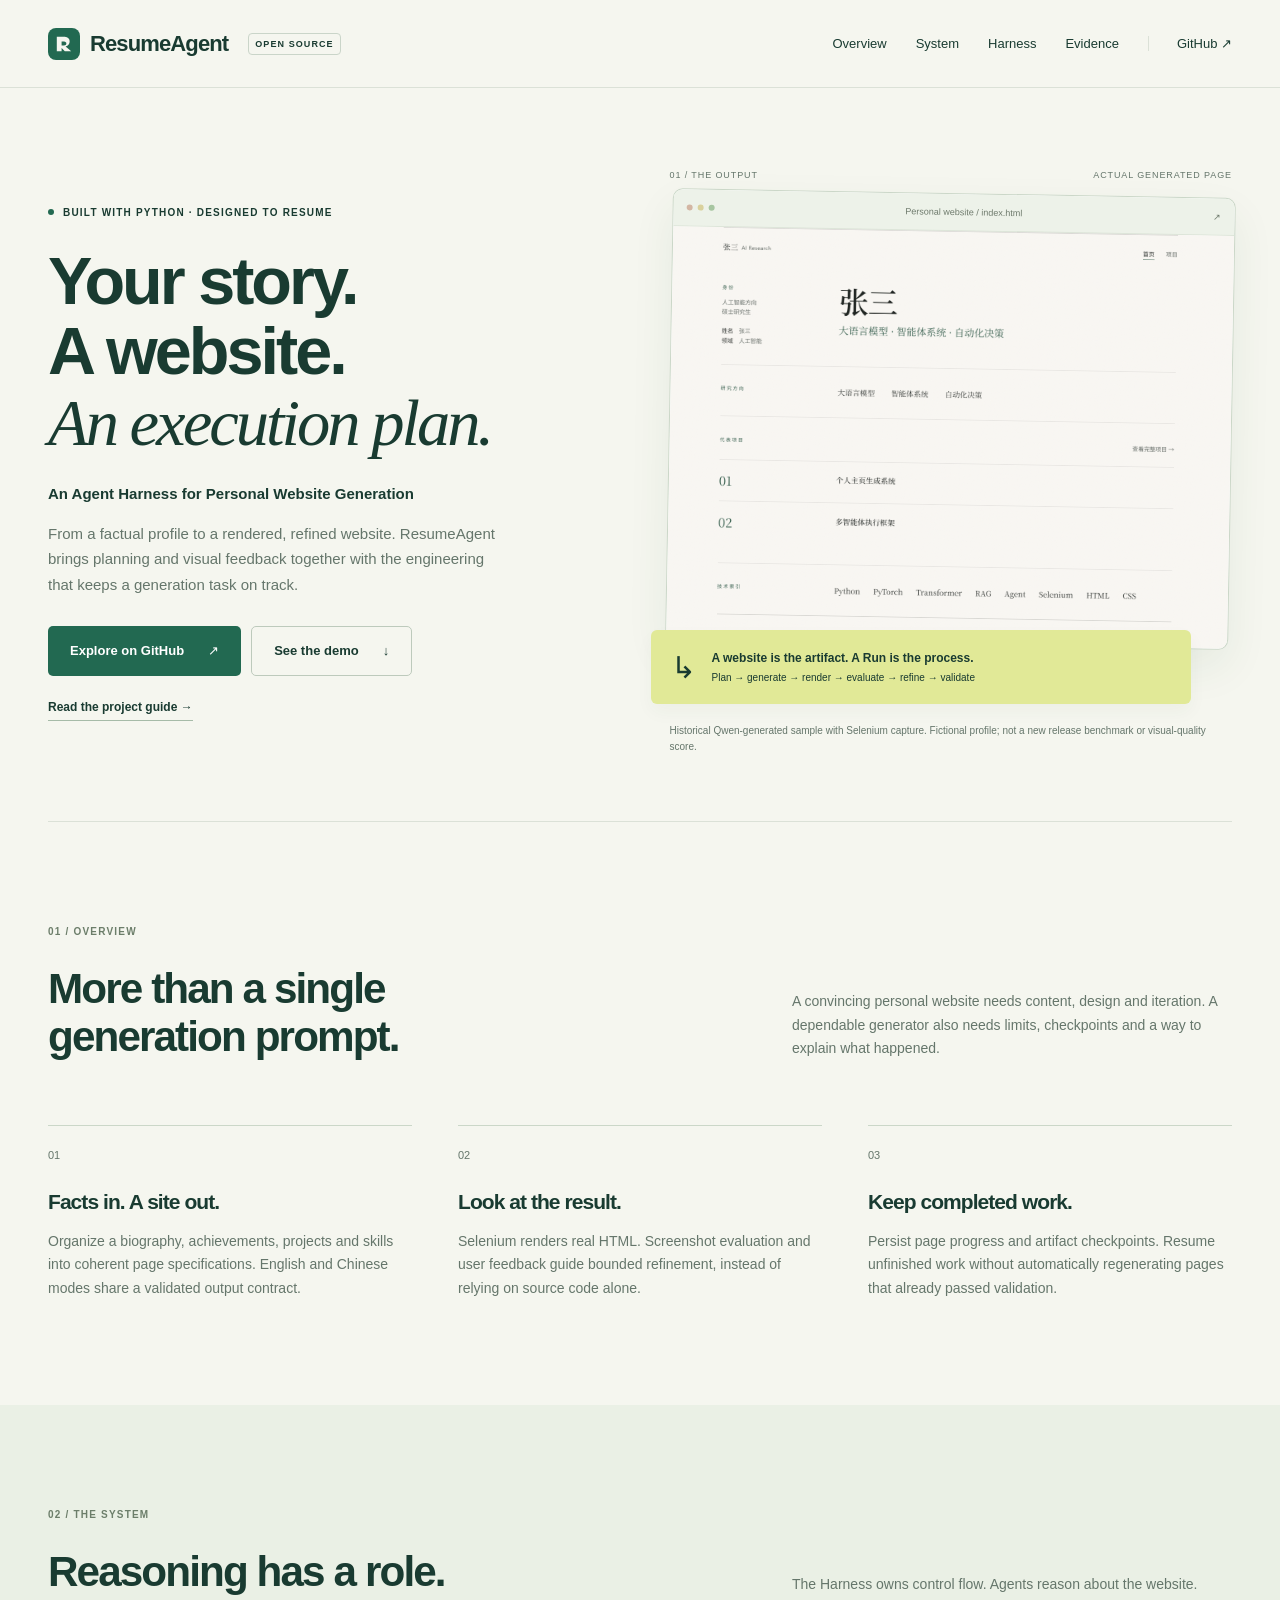
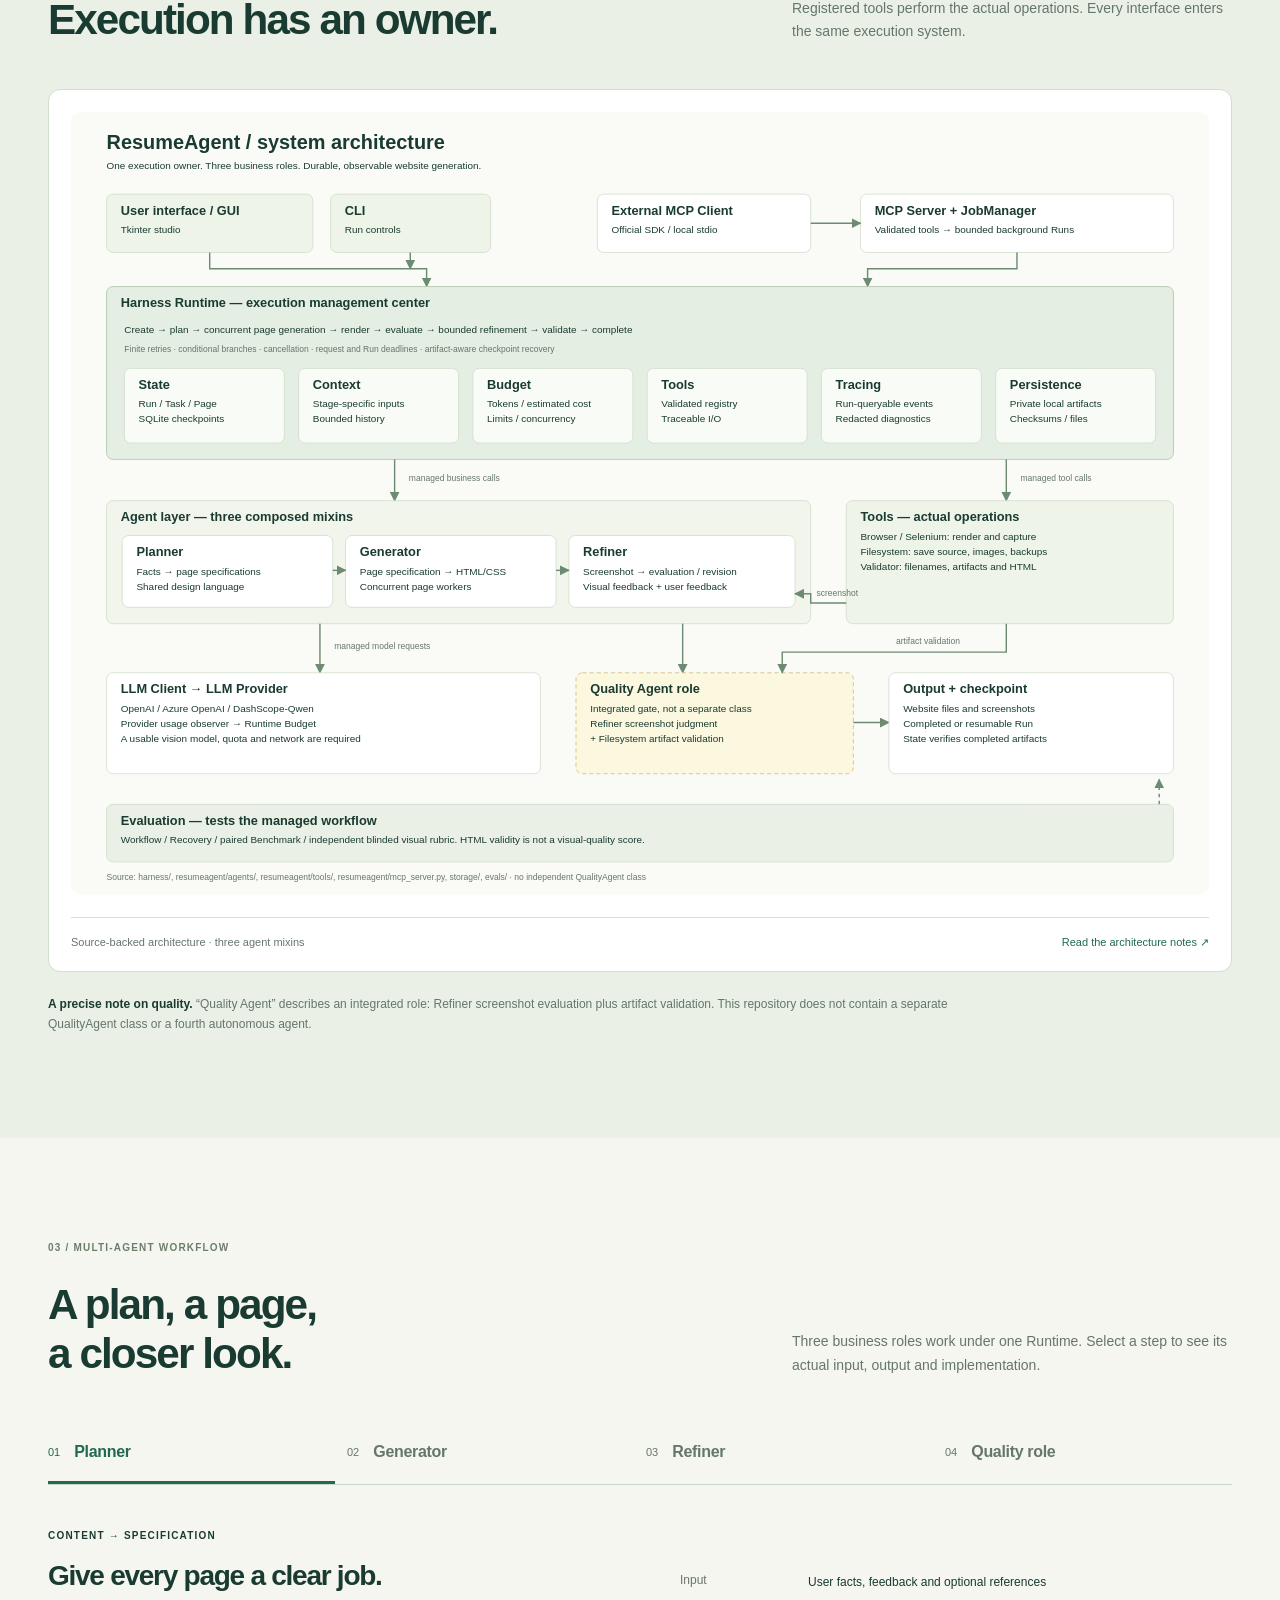
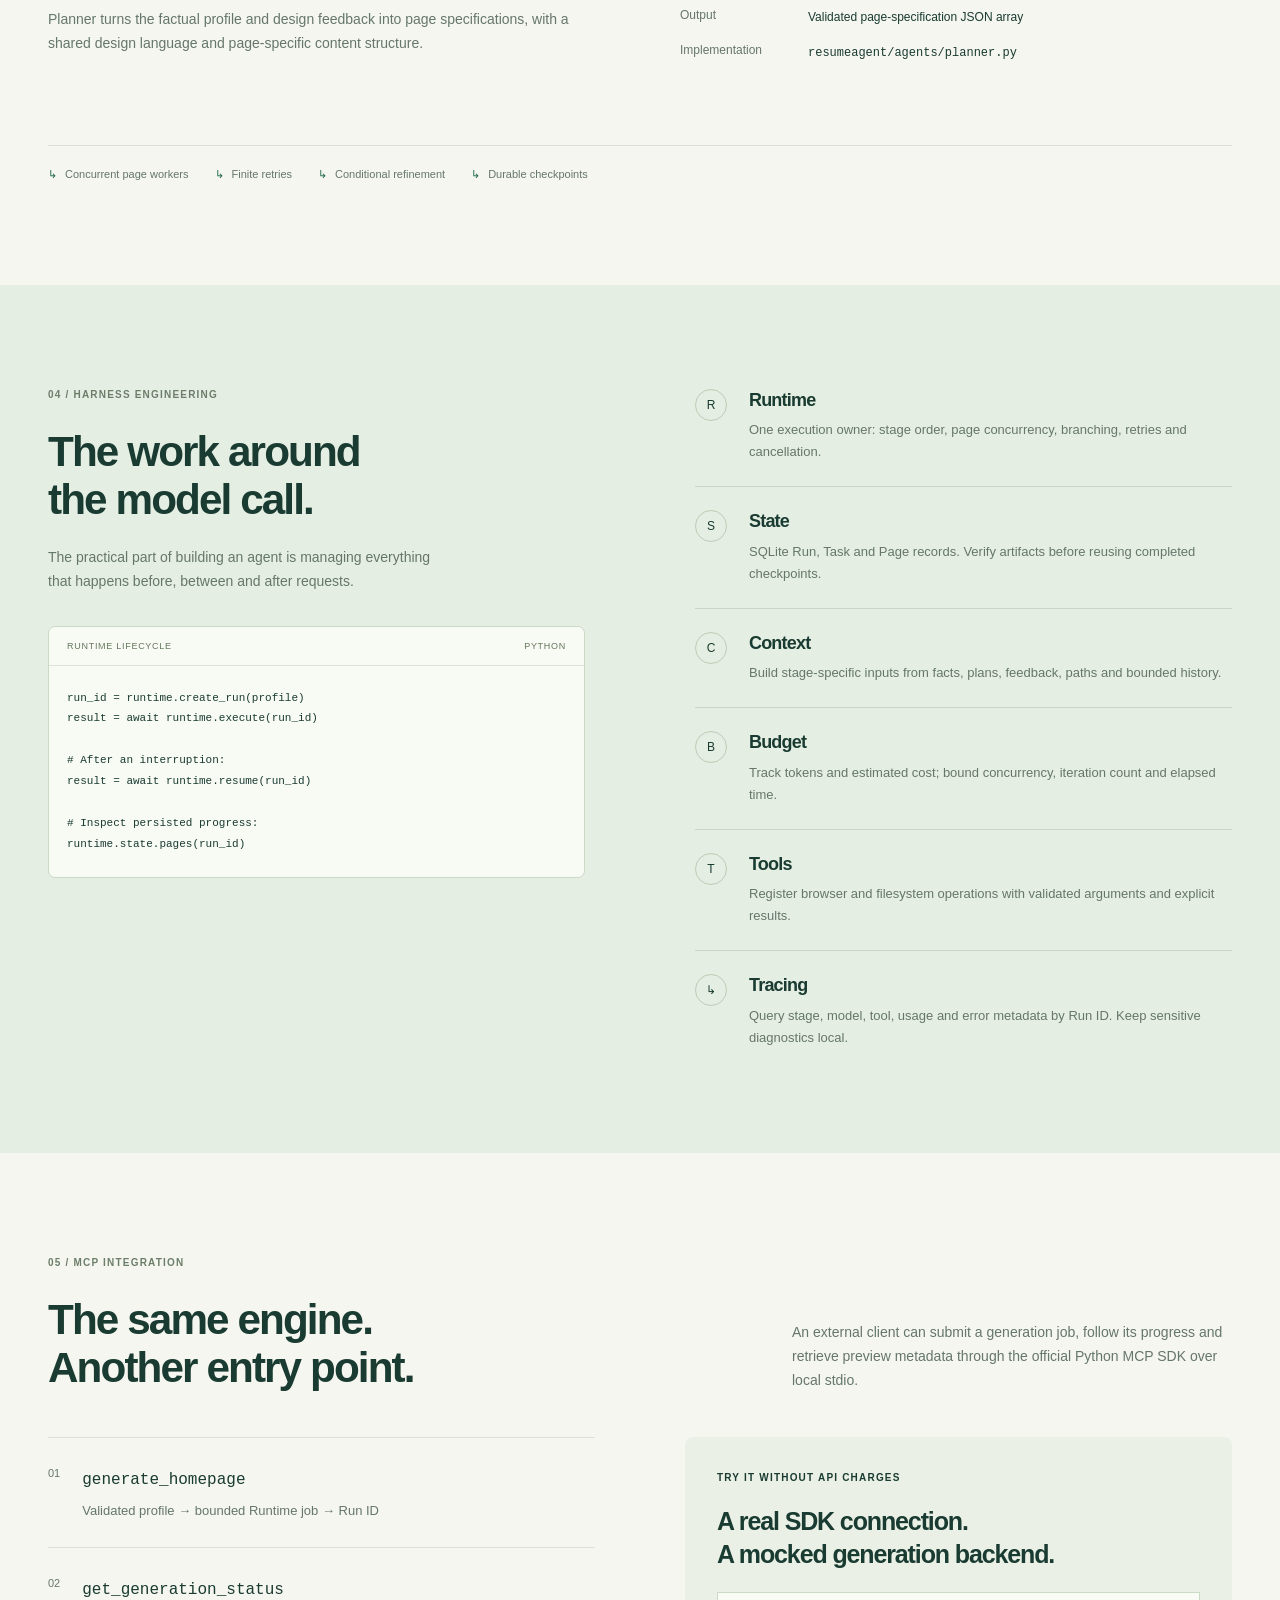
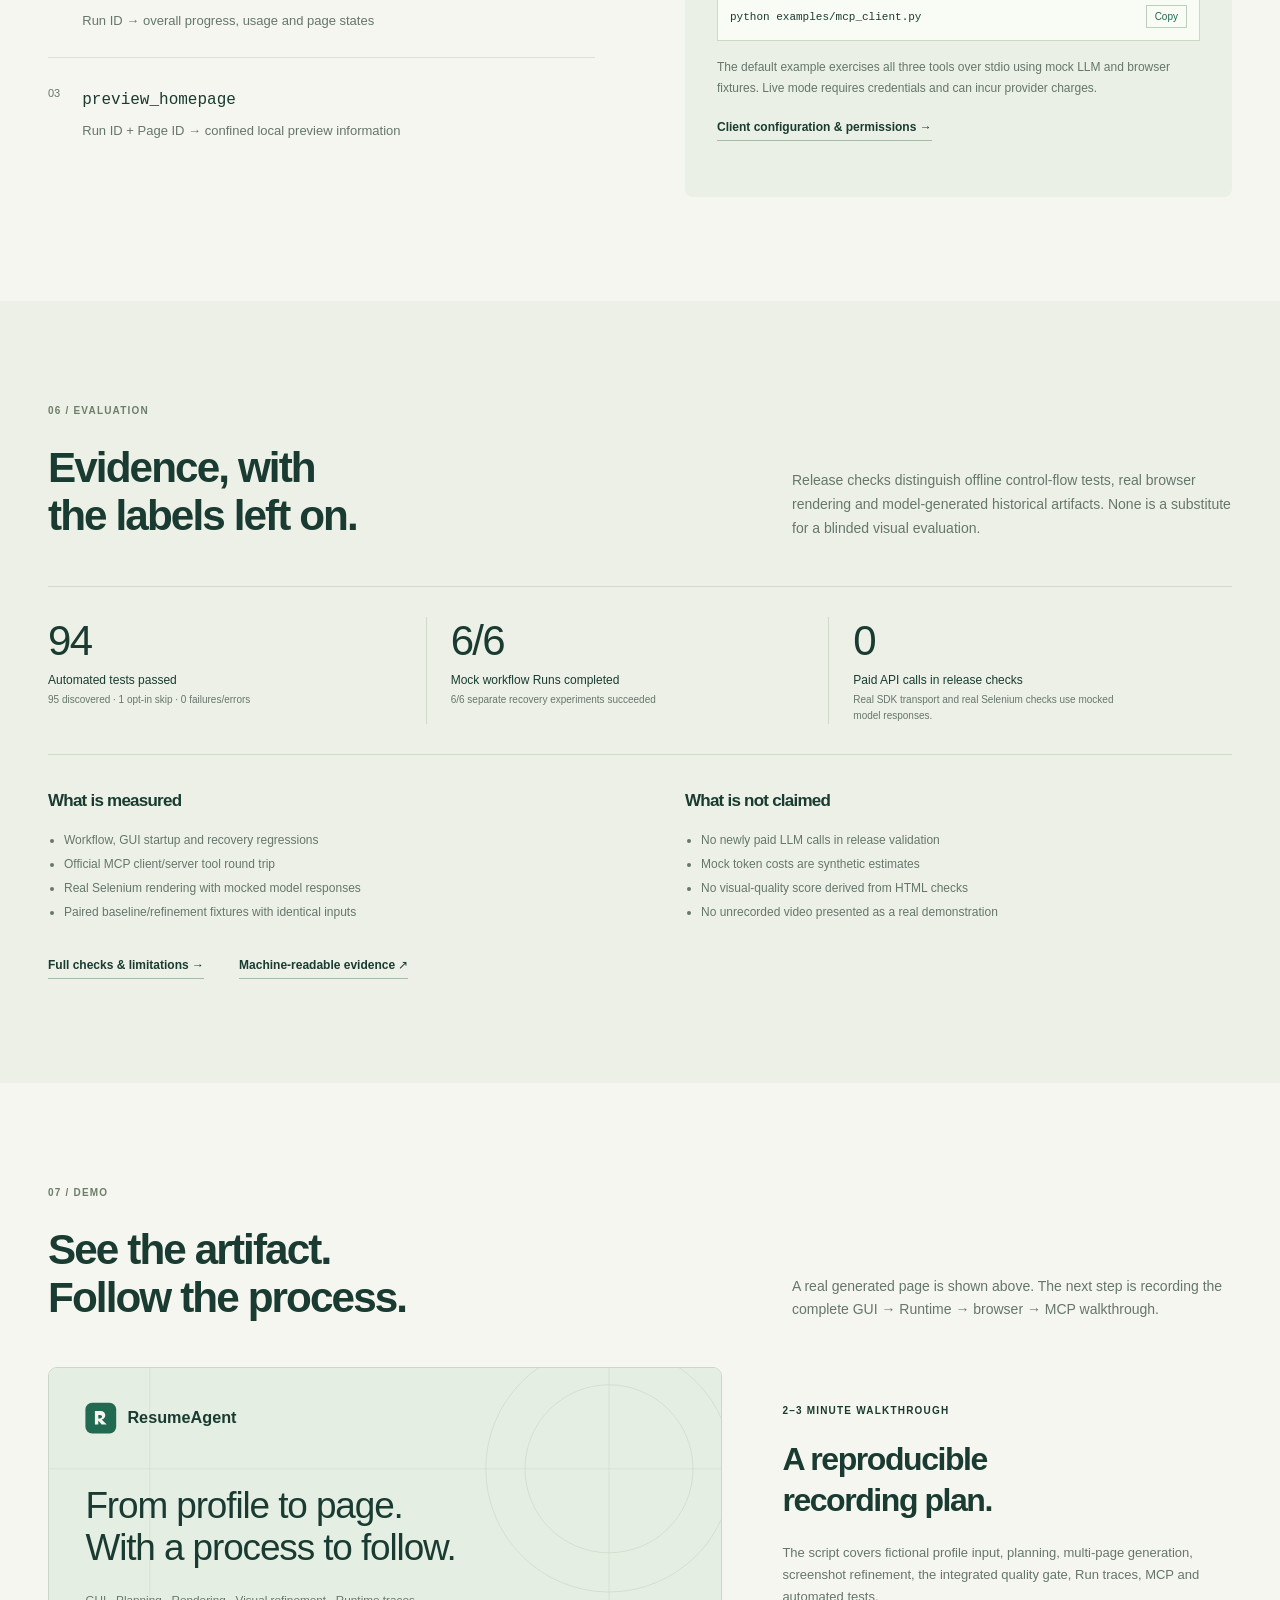
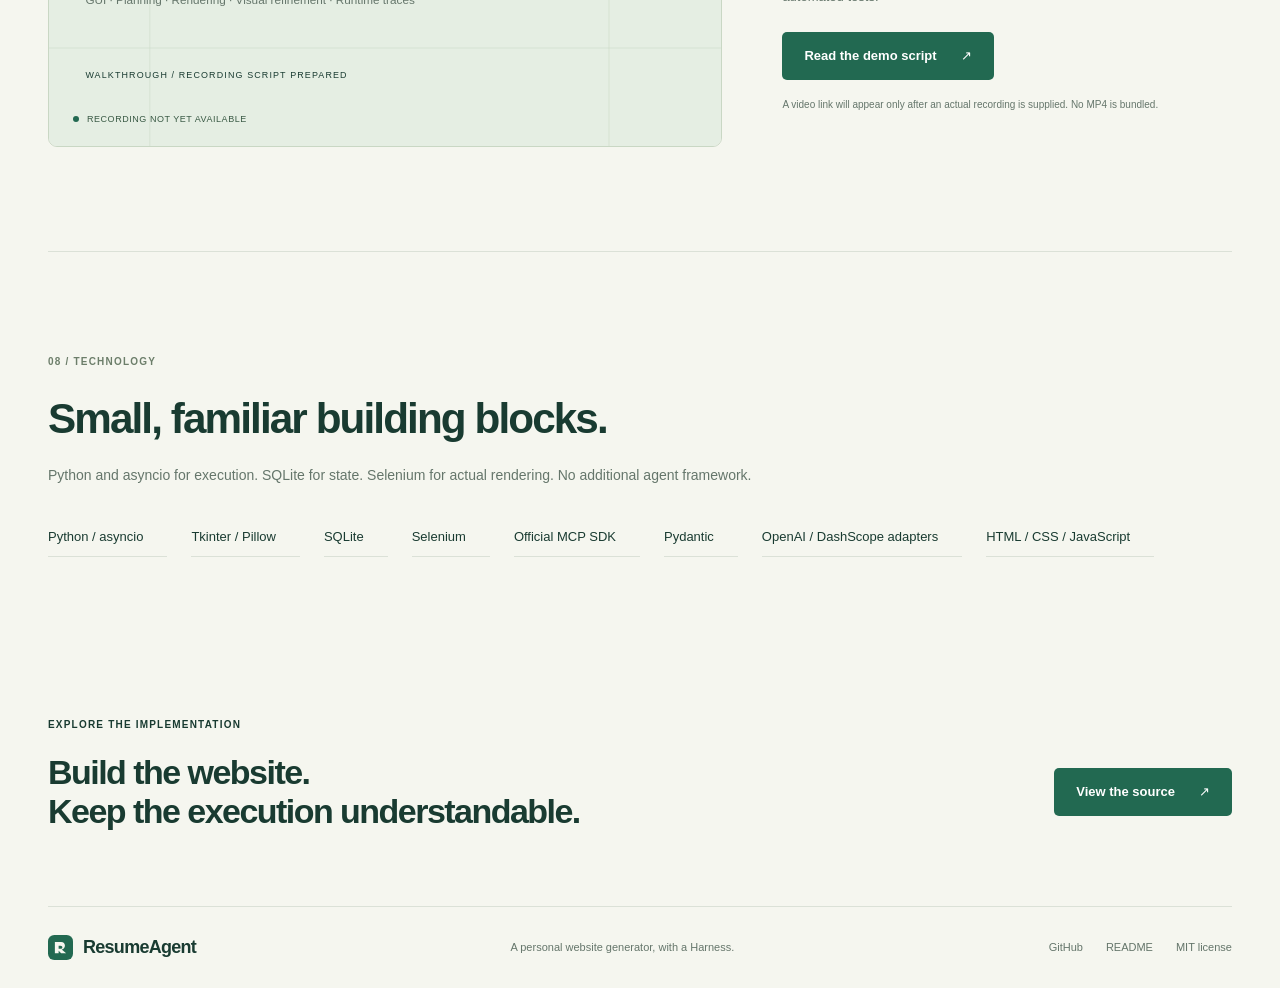
==== showcase/index.html @ 3a8151b4 "Release Harness-based ResumeAgent with audited documentation and showcase Publish the modular agents" ====
<!doctype html>
<html lang="en">
<head>
  <meta charset="utf-8">
  <meta name="viewport" content="width=device-width, initial-scale=1">
  <meta name="description" content="ResumeAgent: a recoverable, observable agent harness for generating personal websites.">
  <meta name="theme-color" content="#f5f6ef">
  <title>ResumeAgent — From a profile to a personal website</title>
  <link rel="icon" href="assets/mark.svg" type="image/svg+xml">
  <link rel="stylesheet" href="styles.css">
  <script src="app.js" defer></script>
</head>
<body>
  <a class="skip" href="#main">Skip to content</a>
  <header class="site-header">
    <a class="brand" href="#home" aria-label="ResumeAgent home"><img src="assets/mark.svg" width="32" height="32" alt="">ResumeAgent<span class="brand-tag">OPEN SOURCE</span></a>
    <button class="menu-toggle" type="button" aria-expanded="false" aria-controls="navigation">Menu <span aria-hidden="true">+</span></button>
    <nav id="navigation" aria-label="Main navigation"><a href="#overview">Overview</a><a href="#architecture">System</a><a href="#engineering">Harness</a><a href="#evidence">Evidence</a><a href="https://github.com/bj-Liu/resumeagent" class="nav-github">GitHub ↗</a></nav>
  </header>
  <main id="main">
    <section class="hero wrap" id="home">
      <div class="hero-copy"><p class="eyebrow"><span class="status-dot"></span> BUILT WITH PYTHON · DESIGNED TO RESUME</p><h1>Your story.<br>A website.<br><em>An execution plan.</em></h1><p class="hero-subtitle">An Agent Harness for Personal Website Generation</p><p class="intro">From a factual profile to a rendered, refined website. ResumeAgent brings planning and visual feedback together with the engineering that keeps a generation task on track.</p><div class="actions"><a class="button primary" href="https://github.com/bj-Liu/resumeagent">Explore on GitHub <span>↗</span></a><a class="button outline" href="#demo">See the demo <span>↓</span></a></div><a class="text-link" href="https://github.com/bj-Liu/resumeagent#readme">Read the project guide →</a></div>
      <div class="hero-art"><div class="artifact-label"><span>01 / THE OUTPUT</span><span>ACTUAL GENERATED PAGE</span></div><div class="browser-frame"><div class="browser-bar"><span class="traffic"><i></i><i></i><i></i></span><span>Personal website / index.html</span><span>↗</span></div><a href="assets/generated-homepage.png" aria-label="Open actual historical generated homepage screenshot"><img class="website-shot" src="assets/generated-homepage.png" width="1440" height="1000" alt="Actual generated Chinese personal website for fictional AI student Zhang San" fetchpriority="high"></a></div><div class="run-note"><span class="mini-mark">↳</span><div><strong>A website is the artifact. A Run is the process.</strong><p>Plan → generate → render → evaluate → refine → validate</p></div></div><p class="caption">Historical Qwen-generated sample with Selenium capture. Fictional profile; not a new release benchmark or visual-quality score.</p></div>
    </section>

    <section class="overview section wrap" id="overview"><div class="section-index">01 / OVERVIEW</div><div class="section-title"><h2>More than a single<br>generation prompt.</h2><p>A convincing personal website needs content, design and iteration. A dependable generator also needs limits, checkpoints and a way to explain what happened.</p></div><div class="overview-grid"><article><span class="feature-number">01</span><h3>Facts in. A site out.</h3><p>Organize a biography, achievements, projects and skills into coherent page specifications. English and Chinese modes share a validated output contract.</p></article><article><span class="feature-number">02</span><h3>Look at the result.</h3><p>Selenium renders real HTML. Screenshot evaluation and user feedback guide bounded refinement, instead of relying on source code alone.</p></article><article><span class="feature-number">03</span><h3>Keep completed work.</h3><p>Persist page progress and artifact checkpoints. Resume unfinished work without automatically regenerating pages that already passed validation.</p></article></div></section>

    <section class="system section" id="architecture"><div class="wrap"><div class="section-index">02 / THE SYSTEM</div><div class="section-title"><h2>Reasoning has a role.<br>Execution has an owner.</h2><p>The Harness owns control flow. Agents reason about the website. Registered tools perform the actual operations. Every interface enters the same execution system.</p></div><figure class="architecture"><a href="assets/architecture.svg"><img src="assets/architecture.svg" width="1600" height="1200" alt="Control and data flow from GUI and MCP through Harness Runtime to agents, LLM providers, browser tools, SQLite and evaluation" loading="lazy"></a><figcaption><span>Source-backed architecture · three agent mixins</span><a href="docs/architecture.md">Read the architecture notes ↗</a></figcaption></figure><p class="quality-note"><strong>A precise note on quality.</strong> “Quality Agent” describes an integrated role: Refiner screenshot evaluation plus artifact validation. This repository does not contain a separate QualityAgent class or a fourth autonomous agent.</p></div></section>

    <section class="workflow section wrap" id="workflow"><div class="section-index">03 / MULTI-AGENT WORKFLOW</div><div class="section-title"><h2>A plan, a page,<br>a closer look.</h2><p>Three business roles work under one Runtime. Select a step to see its actual input, output and implementation.</p></div><div class="workflow-tabs" role="tablist" aria-label="Workflow roles"><button id="tab-planner" role="tab" aria-selected="true" aria-controls="role-panel" data-role="planner">01 <span>Planner</span></button><button id="tab-generator" role="tab" aria-selected="false" tabindex="-1" aria-controls="role-panel" data-role="generator">02 <span>Generator</span></button><button id="tab-refiner" role="tab" aria-selected="false" tabindex="-1" aria-controls="role-panel" data-role="refiner">03 <span>Refiner</span></button><button id="tab-quality" role="tab" aria-selected="false" tabindex="-1" aria-controls="role-panel" data-role="quality">04 <span>Quality role</span></button></div><div class="role-panel" id="role-panel" role="tabpanel" aria-labelledby="tab-planner" tabindex="0"><div><p class="eyebrow" id="role-tag">CONTENT → SPECIFICATION</p><h3 id="role-title">Give every page a clear job.</h3><p id="role-description">Planner turns the factual profile and design feedback into page specifications, with a shared design language and page-specific content structure.</p></div><dl><dt>Input</dt><dd id="role-input">User facts, feedback and optional references</dd><dt>Output</dt><dd id="role-output">Validated page-specification JSON array</dd><dt>Implementation</dt><dd><code id="role-source">resumeagent/agents/planner.py</code></dd></dl></div><div class="flow-tail"><span>Concurrent page workers</span><span>Finite retries</span><span>Conditional refinement</span><span>Durable checkpoints</span></div></section>

    <section class="engineering section" id="engineering"><div class="wrap engineering-grid"><div class="engineering-intro"><div class="section-index">04 / HARNESS ENGINEERING</div><h2>The work around<br>the model call.</h2><p>The practical part of building an agent is managing everything that happens before, between and after requests.</p><div class="code-window"><div class="code-label">RUNTIME LIFECYCLE <span>PYTHON</span></div><pre><code>run_id = runtime.create_run(profile)
result = await runtime.execute(run_id)

# After an interruption:
result = await runtime.resume(run_id)

# Inspect persisted progress:
runtime.state.pages(run_id)</code></pre></div></div><div class="harness-list"><article><span>R</span><div><h3>Runtime</h3><p>One execution owner: stage order, page concurrency, branching, retries and cancellation.</p></div></article><article><span>S</span><div><h3>State</h3><p>SQLite Run, Task and Page records. Verify artifacts before reusing completed checkpoints.</p></div></article><article><span>C</span><div><h3>Context</h3><p>Build stage-specific inputs from facts, plans, feedback, paths and bounded history.</p></div></article><article><span>B</span><div><h3>Budget</h3><p>Track tokens and estimated cost; bound concurrency, iteration count and elapsed time.</p></div></article><article><span>T</span><div><h3>Tools</h3><p>Register browser and filesystem operations with validated arguments and explicit results.</p></div></article><article><span>↳</span><div><h3>Tracing</h3><p>Query stage, model, tool, usage and error metadata by Run ID. Keep sensitive diagnostics local.</p></div></article></div></div></section>

    <section class="mcp section wrap" id="mcp"><div class="section-index">05 / MCP INTEGRATION</div><div class="section-title"><h2>The same engine.<br>Another entry point.</h2><p>An external client can submit a generation job, follow its progress and retrieve preview metadata through the official Python MCP SDK over local stdio.</p></div><div class="mcp-layout"><ol class="tool-list"><li><span>01</span><div><h3><code>generate_homepage</code></h3><p>Validated profile → bounded Runtime job → Run ID</p></div></li><li><span>02</span><div><h3><code>get_generation_status</code></h3><p>Run ID → overall progress, usage and page states</p></div></li><li><span>03</span><div><h3><code>preview_homepage</code></h3><p>Run ID + Page ID → confined local preview information</p></div></li></ol><div class="mcp-example"><p class="eyebrow">TRY IT WITHOUT API CHARGES</p><h3>A real SDK connection.<br>A mocked generation backend.</h3><div class="command"><code id="client-command">python examples/mcp_client.py</code><button id="copy-command" type="button" aria-label="Copy MCP client command">Copy</button></div><p>The default example exercises all three tools over stdio using mock LLM and browser fixtures. Live mode requires credentials and can incur provider charges.</p><a href="https://github.com/bj-Liu/resumeagent#mcp-client-usage" class="text-link">Client configuration & permissions →</a><span id="copy-status" role="status" aria-live="polite"></span></div></div></section>

    <section class="evidence section" id="evidence"><div class="wrap"><div class="section-index">06 / EVALUATION</div><div class="section-title"><h2>Evidence, with<br>the labels left on.</h2><p>Release checks distinguish offline control-flow tests, real browser rendering and model-generated historical artifacts. None is a substitute for a blinded visual evaluation.</p></div><div id="evidence-summary" class="evidence-summary" aria-live="polite"><p>Measured release evidence is loading. <a href="docs/RELEASE_CHECKS.md">Read the static test report.</a></p></div><div class="evidence-columns"><div><h3>What is measured</h3><ul><li>Workflow, GUI startup and recovery regressions</li><li>Official MCP client/server tool round trip</li><li>Real Selenium rendering with mocked model responses</li><li>Paired baseline/refinement fixtures with identical inputs</li></ul></div><div><h3>What is not claimed</h3><ul><li>No newly paid LLM calls in release validation</li><li>Mock token costs are synthetic estimates</li><li>No visual-quality score derived from HTML checks</li><li>No unrecorded video presented as a real demonstration</li></ul></div></div><div class="evidence-links"><a class="text-link" href="docs/RELEASE_CHECKS.md">Full checks & limitations →</a><a class="text-link" href="data/evidence.json">Machine-readable evidence ↗</a></div></div></section>

    <section class="demo section wrap" id="demo"><div class="section-index">07 / DEMO</div><div class="section-title"><h2>See the artifact.<br>Follow the process.</h2><p>A real generated page is shown above. The next step is recording the complete GUI → Runtime → browser → MCP walkthrough.</p></div><div class="demo-layout"><div class="demo-cover"><video id="recorded-video" controls playsinline preload="none" poster="assets/demo-cover.svg" hidden aria-label="Recorded ResumeAgent walkthrough"></video><img src="assets/demo-cover.svg" width="1200" height="675" alt="ResumeAgent walkthrough recording placeholder: profile, plan, render and refine" loading="lazy"><div class="recording-label"><span class="status-dot"></span> RECORDING NOT YET AVAILABLE</div></div><div class="demo-description"><p class="eyebrow">2–3 MINUTE WALKTHROUGH</p><h3>A reproducible<br>recording plan.</h3><p>The script covers fictional profile input, planning, multi-page generation, screenshot refinement, the integrated quality gate, Run traces, MCP and automated tests.</p><a class="button primary" href="docs/DEMO_SCRIPT.md">Read the demo script <span>↗</span></a><a id="video-link" class="text-link" hidden href="#demo">Watch the recorded demo ↗</a><p class="caption">A video link will appear only after an actual recording is supplied. No MP4 is bundled.</p></div></div></section>

    <section class="stack section wrap" id="stack"><div class="section-index">08 / TECHNOLOGY</div><h2>Small, familiar building blocks.</h2><p class="stack-intro">Python and asyncio for execution. SQLite for state. Selenium for actual rendering. No additional agent framework.</p><ul class="stack-list"><li>Python / asyncio</li><li>Tkinter / Pillow</li><li>SQLite</li><li>Selenium</li><li>Official MCP SDK</li><li>Pydantic</li><li>OpenAI / DashScope adapters</li><li>HTML / CSS / JavaScript</li></ul></section>
    <section class="closing wrap"><p class="eyebrow">EXPLORE THE IMPLEMENTATION</p><h2>Build the website.<br>Keep the execution understandable.</h2><a class="button primary" href="https://github.com/bj-Liu/resumeagent">View the source <span>↗</span></a></section>
  </main>
  <footer class="wrap footer"><a class="brand" href="#home"><img src="assets/mark.svg" width="25" height="25" alt="">ResumeAgent</a><p>A personal website generator, with a Harness.</p><div><a href="https://github.com/bj-Liu/resumeagent">GitHub</a><a href="https://github.com/bj-Liu/resumeagent#readme">README</a><a href="docs/LICENSE">MIT license</a></div></footer>
</body>
</html>
---- showcase/styles.css ----
:root{--paper:#f5f6ef;--white:#fff;--ink:#193b31;--muted:#65766b;--line:#dbe1d7;--green:#226951;--mint:#e5eee3;--citrus:#e1e997;--radius:12px;font-family:Inter,"Segoe UI",Arial,sans-serif;color:var(--ink);background:var(--paper);font-synthesis:none;scroll-behavior:smooth;scroll-padding-top:100px}
*{box-sizing:border-box}body{margin:0}a{color:inherit;text-decoration:none}button{font:inherit;cursor:pointer}img{display:block;max-width:100%;height:auto}button,a{-webkit-tap-highlight-color:transparent}a:focus-visible,button:focus-visible,[tabindex]:focus-visible{outline:3px solid #47845a;outline-offset:5px}::selection{background:var(--citrus)}p{line-height:1.7}h1,h2,h3,p,figure{margin:0}h1,h2,h3{letter-spacing:-.045em}h1{font-size:clamp(48px,5.2vw,82px);font-weight:550;line-height:1.06}h1 em{font-family:Georgia,serif;font-weight:400}h2{font-size:clamp(32px,3.3vw,50px);line-height:1.14;font-weight:550}h3{font-size:21px;font-weight:600;line-height:1.3}code{font-family:Consolas,"SFMono-Regular",monospace;letter-spacing:0}button[hidden],a[hidden]{display:none}.wrap{width:min(1280px,calc(100% - 96px));margin-inline:auto}.section{padding-block:104px}.skip{position:fixed;left:18px;top:-80px;z-index:20;background:white;padding:14px}.skip:focus{top:10px}.site-header{height:88px;padding:0 48px;border-bottom:1px solid var(--line);display:flex;align-items:center;justify-content:space-between;gap:24px;background:var(--paper)}.brand{display:inline-flex;align-items:center;gap:10px;font-size:22px;font-weight:650;letter-spacing:-.04em}.brand-tag{font-size:9px;font-weight:600;letter-spacing:.12em;border:1px solid #cad5c9;padding:5px 6px;margin-left:10px;border-radius:4px}nav{display:flex;gap:29px;align-items:center;font-size:13px}nav a:hover{color:var(--green);text-decoration:underline;text-underline-offset:5px}.nav-github{border-left:1px solid var(--line);padding-left:28px}.menu-toggle{display:none}.hero{display:grid;grid-template-columns:1fr 1.02fr;gap:70px;padding-block:82px 66px;align-items:center}.eyebrow,.section-index{font-size:10px;letter-spacing:.12em;font-weight:650}.eyebrow{display:flex;align-items:center;gap:9px}.status-dot{display:inline-block;width:6px;height:6px;border-radius:50%;background:var(--green);flex:none}.hero h1{margin-top:25px}.hero-subtitle{font-size:15px;font-weight:600;margin-top:25px;line-height:1.5}.intro{font-size:15px;color:var(--muted);margin-top:15px;max-width:460px}.actions{display:flex;gap:10px;margin-top:29px;flex-wrap:wrap}.button{display:inline-flex;justify-content:space-between;align-items:center;gap:24px;font-size:13px;padding:16px 22px;border-radius:5px;line-height:1.2;font-weight:550;transition:background .2s,transform .2s}.button:hover{transform:translateY(-2px)}.primary{background:var(--green);color:white}.primary:hover{background:#174d3c}.outline{border:1px solid #bdcabc}.text-link{display:inline-block;font-size:12px;font-weight:600;line-height:1.6;border-bottom:1px solid #a6bba8;padding-bottom:3px}.hero-copy>.text-link{margin-top:22px}.hero-art{position:relative;min-width:0}.artifact-label{display:flex;justify-content:space-between;font-size:9px;letter-spacing:.1em;color:var(--muted);margin-bottom:13px}.browser-frame{border:1px solid #cbd7c8;border-radius:10px;overflow:hidden;box-shadow:0 18px 44px #234e3012;background:white;transform:rotate(1deg)}.browser-bar{height:37px;background:#edf2e9;border-bottom:1px solid #dde5d9;display:flex;align-items:center;justify-content:space-between;padding:0 13px;font-size:9px;color:#6e7a6c;gap:12px}.traffic{display:flex;gap:5px}.traffic i{width:6px;height:6px;background:#d3b6a3;border-radius:50%}.traffic i:nth-child(2){background:#d9d19c}.traffic i:nth-child(3){background:#a7c6a1}.website-shot{width:100%;height:413px;object-fit:cover;object-position:top}.run-note{display:flex;gap:15px;align-items:center;padding:18px 20px;background:var(--citrus);border-radius:6px;width:96%;margin:-15px 0 0 -18px;position:relative;box-shadow:0 8px 18px #2943240a}.mini-mark{font-size:30px}.run-note strong{font-size:12px;font-weight:600}.run-note p{font-size:10px;margin-top:3px}.caption{font-size:10px;color:var(--muted);line-height:1.6}.hero-art>.caption{margin-top:19px}.overview{border-top:1px solid var(--line)}.section-index{color:#6c7e6a;margin-bottom:28px}.section-title{display:flex;justify-content:space-between;gap:50px;align-items:end;margin-bottom:45px}.section-title>p{max-width:440px;font-size:14px;color:var(--muted)}.overview-grid{display:grid;grid-template-columns:repeat(3,1fr);gap:46px;margin-top:64px}.overview-grid article{border-top:1px solid #cbd7c8;padding-top:19px}.feature-number{font-size:11px;color:var(--muted)}.overview-grid h3{margin:25px 0 14px}.overview-grid p{font-size:14px;color:var(--muted)}.system{background:#eaf0e5}.architecture{padding:22px;background:#fff;border:1px solid #d2decf;border-radius:var(--radius)}.architecture img{width:100%;max-height:840px;object-fit:contain}.architecture figcaption{display:flex;justify-content:space-between;gap:15px;border-top:1px solid var(--line);margin-top:22px;padding-top:18px;font-size:11px;color:var(--muted)}.architecture figcaption a{color:var(--green)}.quality-note{font-size:12px;max-width:900px;margin-top:22px;color:var(--muted)}.quality-note strong{color:var(--ink)}.workflow-tabs{display:grid;grid-template-columns:repeat(4,1fr);border-bottom:1px solid #cbd7c8;gap:12px}.workflow-tabs button{background:none;border:0;border-bottom:3px solid transparent;color:var(--muted);text-align:left;padding:20px 0;font-size:11px;display:flex;gap:14px;align-items:center}.workflow-tabs button span{font-size:16px;font-weight:550;letter-spacing:-.02em}.workflow-tabs button[aria-selected="true"]{color:var(--green);border-color:var(--green)}.role-panel{display:grid;grid-template-columns:1fr 1fr;gap:80px;padding-block:42px 35px;min-height:260px}.role-panel h3{font-size:28px;margin:14px 0}.role-panel p:not(.eyebrow){color:var(--muted);font-size:14px}.role-panel dl{font-size:12px;display:grid;grid-template-columns:110px 1fr;gap:16px 18px;align-content:center;margin:0}.role-panel dt{color:var(--muted)}.role-panel dd{margin:0;line-height:1.6;overflow-wrap:anywhere}.flow-tail{display:flex;flex-wrap:wrap;gap:12px 26px;padding-top:22px;border-top:1px solid var(--line);font-size:11px;color:var(--muted)}.flow-tail span::before{content:"↳";color:var(--green);margin-right:8px}.engineering{background:#e5eee3}.engineering-grid{display:grid;grid-template-columns:1fr 1fr;gap:110px}.engineering-intro>p{font-size:14px;color:var(--muted);margin-top:22px;max-width:390px}.code-window{background:#f8faf4;border:1px solid #cbd9c6;border-radius:7px;margin-top:32px;overflow:hidden}.code-label{display:flex;justify-content:space-between;padding:14px 18px;border-bottom:1px solid #dbe4d6;font-size:9px;letter-spacing:.08em;color:#65775d}.code-window pre{padding:22px 18px;font-size:11px;line-height:1.9;overflow:auto;margin:0}.harness-list article{display:flex;gap:22px;padding:23px 0;border-bottom:1px solid #cad7c6}.harness-list article:first-child{padding-top:0}.harness-list article:last-child{border:0;padding-bottom:0}.harness-list article>span{width:32px;height:32px;border:1px solid #bccdb7;border-radius:50%;display:grid;place-items:center;flex:none;font-size:12px}.harness-list h3{font-size:18px;margin-bottom:7px}.harness-list p{font-size:13px;color:var(--muted)}.mcp-layout{display:grid;grid-template-columns:1fr 1fr;gap:90px}.tool-list{list-style:none;padding:0;margin:0}.tool-list li{display:flex;gap:22px;padding:25px 0;border-top:1px solid var(--line)}.tool-list li>span{font-size:11px;color:var(--muted);padding-top:4px}.tool-list code{font-size:16px;font-weight:500;overflow-wrap:anywhere}.tool-list p{font-size:13px;color:var(--muted);margin-top:9px}.mcp-example{background:#eaf0e5;padding:32px;border-radius:8px}.mcp-example h3{font-size:25px;margin-top:19px}.command{display:flex;justify-content:space-between;align-items:center;gap:12px;background:#f9fbf5;border:1px solid #ccd9c6;padding:12px;margin-top:22px;font-size:11px}.command code{overflow-wrap:anywhere}.command button{font-size:10px;background:none;border:1px solid #bccfba;padding:5px 8px;color:var(--green)}.mcp-example>p:not(.eyebrow){font-size:12px;color:var(--muted);margin-top:16px}.mcp-example>.text-link{margin-top:20px}#copy-status{display:block;font-size:10px;min-height:16px;margin-top:8px}.evidence{background:#edf0e7}.evidence-summary{display:grid;grid-template-columns:repeat(3,1fr);gap:24px;border-block:1px solid #ced9c8;padding:30px 0}.metric{border-right:1px solid #ced9c8}.metric:last-child{border:0}.metric strong{display:block;font-size:42px;font-weight:500;letter-spacing:-.04em}.metric span{font-size:12px;display:block;margin-top:8px}.metric small{font-size:10px;color:var(--muted);display:block;margin-top:5px;max-width:270px;line-height:1.6}.evidence-columns{display:grid;grid-template-columns:1fr 1fr;gap:90px;margin-top:35px}.evidence-columns h3{font-size:17px}.evidence-columns ul{padding-left:16px;margin-top:16px;font-size:12px;color:var(--muted);line-height:2}.evidence-links{display:flex;gap:35px;margin-top:20px}.demo-layout{display:grid;grid-template-columns:1.5fr 1fr;gap:60px;align-items:center}.demo-cover{position:relative;border:1px solid #c9d7c4;border-radius:9px;overflow:hidden}.demo-cover img{width:100%}.recording-label{position:absolute;bottom:22px;left:24px;display:flex;align-items:center;gap:8px;font-size:9px;letter-spacing:.06em;color:#395944}.demo-description h3{font-size:32px;margin:20px 0}.demo-description>p:not(.eyebrow){font-size:13px;color:var(--muted)}.demo-description>.button{margin-top:24px}.demo-description>.caption{margin-top:17px!important;font-size:10px!important}.demo-description>.text-link{margin-top:20px}.stack{border-top:1px solid var(--line)}.stack-intro{font-size:14px;color:var(--muted);margin-top:20px}.stack-list{list-style:none;display:flex;flex-wrap:wrap;gap:0;padding:0;margin:30px 0 0}.stack-list li{padding:12px 24px 12px 0;margin-right:24px;border-bottom:1px solid var(--line);font-size:13px}.closing{padding:55px 0 75px;display:grid;grid-template-columns:1fr auto;gap:20px;align-items:center}.closing>.eyebrow{grid-column:1/-1}.closing h2{font-size:34px}.footer{border-top:1px solid var(--line);display:flex;align-items:center;justify-content:space-between;gap:24px;padding-block:28px}.footer .brand{font-size:18px}.footer p,.footer>div{font-size:11px;color:var(--muted)}.footer>div{display:flex;gap:23px}
@media(min-width:1600px){.hero{gap:110px;padding-top:100px}.website-shot{height:475px}}
@media(max-width:1100px){.wrap{width:calc(100% - 56px)}.site-header{padding-inline:28px}.hero{gap:35px}.brand-tag{display:none}.section-title{gap:30px}.section-title>p{max-width:370px}.engineering-grid{gap:55px}.mcp-layout{gap:40px}.demo-layout{gap:35px}.role-panel{gap:40px}.overview-grid{gap:30px}.footer p{display:none}.nav-github{padding-left:14px}nav{gap:18px}}
@media(max-width:760px){.wrap{width:calc(100% - 40px)}.site-header{height:72px;padding-inline:20px;position:relative;z-index:5}.brand{font-size:20px}.menu-toggle{display:flex;gap:24px;background:none;border:1px solid #cad5c9;padding:8px 11px;border-radius:4px;color:var(--ink);font-size:12px}nav{display:none;position:absolute;top:71px;left:0;right:0;padding:20px;background:var(--paper);border-bottom:1px solid var(--line);flex-direction:column;align-items:stretch;gap:0}nav.is-open{display:flex}nav a{padding:13px 8px}.nav-github{padding-left:8px;border-left:0}.hero{grid-template-columns:1fr;padding-block:47px 45px;gap:43px}.hero h1{font-size:clamp(43px,9vw,65px)}.hero .eyebrow{font-size:9px}.hero-subtitle{font-size:14px}.intro{font-size:14px}.hero-art{margin-inline:7px 0}.website-shot{height:330px}.run-note{margin-left:-7px;width:100%;padding:15px 13px;gap:10px}.run-note strong{font-size:11px}.run-note p{font-size:9px}.section{padding-block:62px}.section-index{margin-bottom:22px}.section-title{display:block;margin-bottom:30px}.section-title>p{max-width:none;margin-top:21px;font-size:13px}.overview-grid{grid-template-columns:1fr;gap:26px;margin-top:35px}.overview-grid h3{margin:15px 0 10px}.overview-grid p{font-size:13px}.architecture{padding:9px}.architecture figcaption{font-size:9px;flex-direction:column;margin-top:10px;padding:12px 4px}.architecture img{min-height:220px}.quality-note{font-size:11px}.workflow-tabs{gap:9px}.workflow-tabs button{display:block;font-size:9px;padding-block:14px}.workflow-tabs button span{display:block;font-size:12px;margin-top:8px}.role-panel{grid-template-columns:1fr;gap:23px;padding-top:28px;min-height:370px}.role-panel h3{font-size:25px}.role-panel p:not(.eyebrow){font-size:13px}.role-panel dl{grid-template-columns:82px 1fr;font-size:11px;gap:12px}.flow-tail{gap:13px 20px;font-size:10px}.engineering-grid{grid-template-columns:1fr;gap:40px}.engineering-intro>p{font-size:13px}.harness-list p{font-size:12px}.mcp-layout{grid-template-columns:1fr;gap:25px}.mcp-example{padding:23px}.mcp-example h3{font-size:24px}.tool-list code{font-size:14px}.evidence-summary{grid-template-columns:1fr;gap:20px;padding-block:25px}.metric{border-right:0;border-bottom:1px solid #ced9c8;padding-bottom:20px}.metric:last-child{padding-bottom:0}.metric strong{font-size:37px}.metric small{max-width:none}.evidence-columns{grid-template-columns:1fr;gap:22px;margin-top:28px}.evidence-columns ul{margin-bottom:0}.evidence-links{flex-direction:column;align-items:flex-start;gap:16px}.demo-layout{grid-template-columns:1fr;gap:30px}.recording-label{font-size:7px;left:17px;bottom:16px}.demo-description h3{font-size:29px}.stack-list li{font-size:12px;padding:10px 10px 10px 0;margin-right:18px}.closing{grid-template-columns:1fr;padding-block:10px 50px;gap:24px}.closing h2{font-size:30px}.closing>.button{justify-self:start}.footer{flex-wrap:wrap;padding-block:25px}.footer>div{gap:17px;font-size:10px}.footer .brand{font-size:16px}}
@media(prefers-reduced-motion:reduce){:root{scroll-behavior:auto}*,*::before,*::after{animation:none!important;transition:none!important}}

[hidden]{display:none!important}#recorded-video{width:100%;aspect-ratio:16/9;background:#e5eee3}
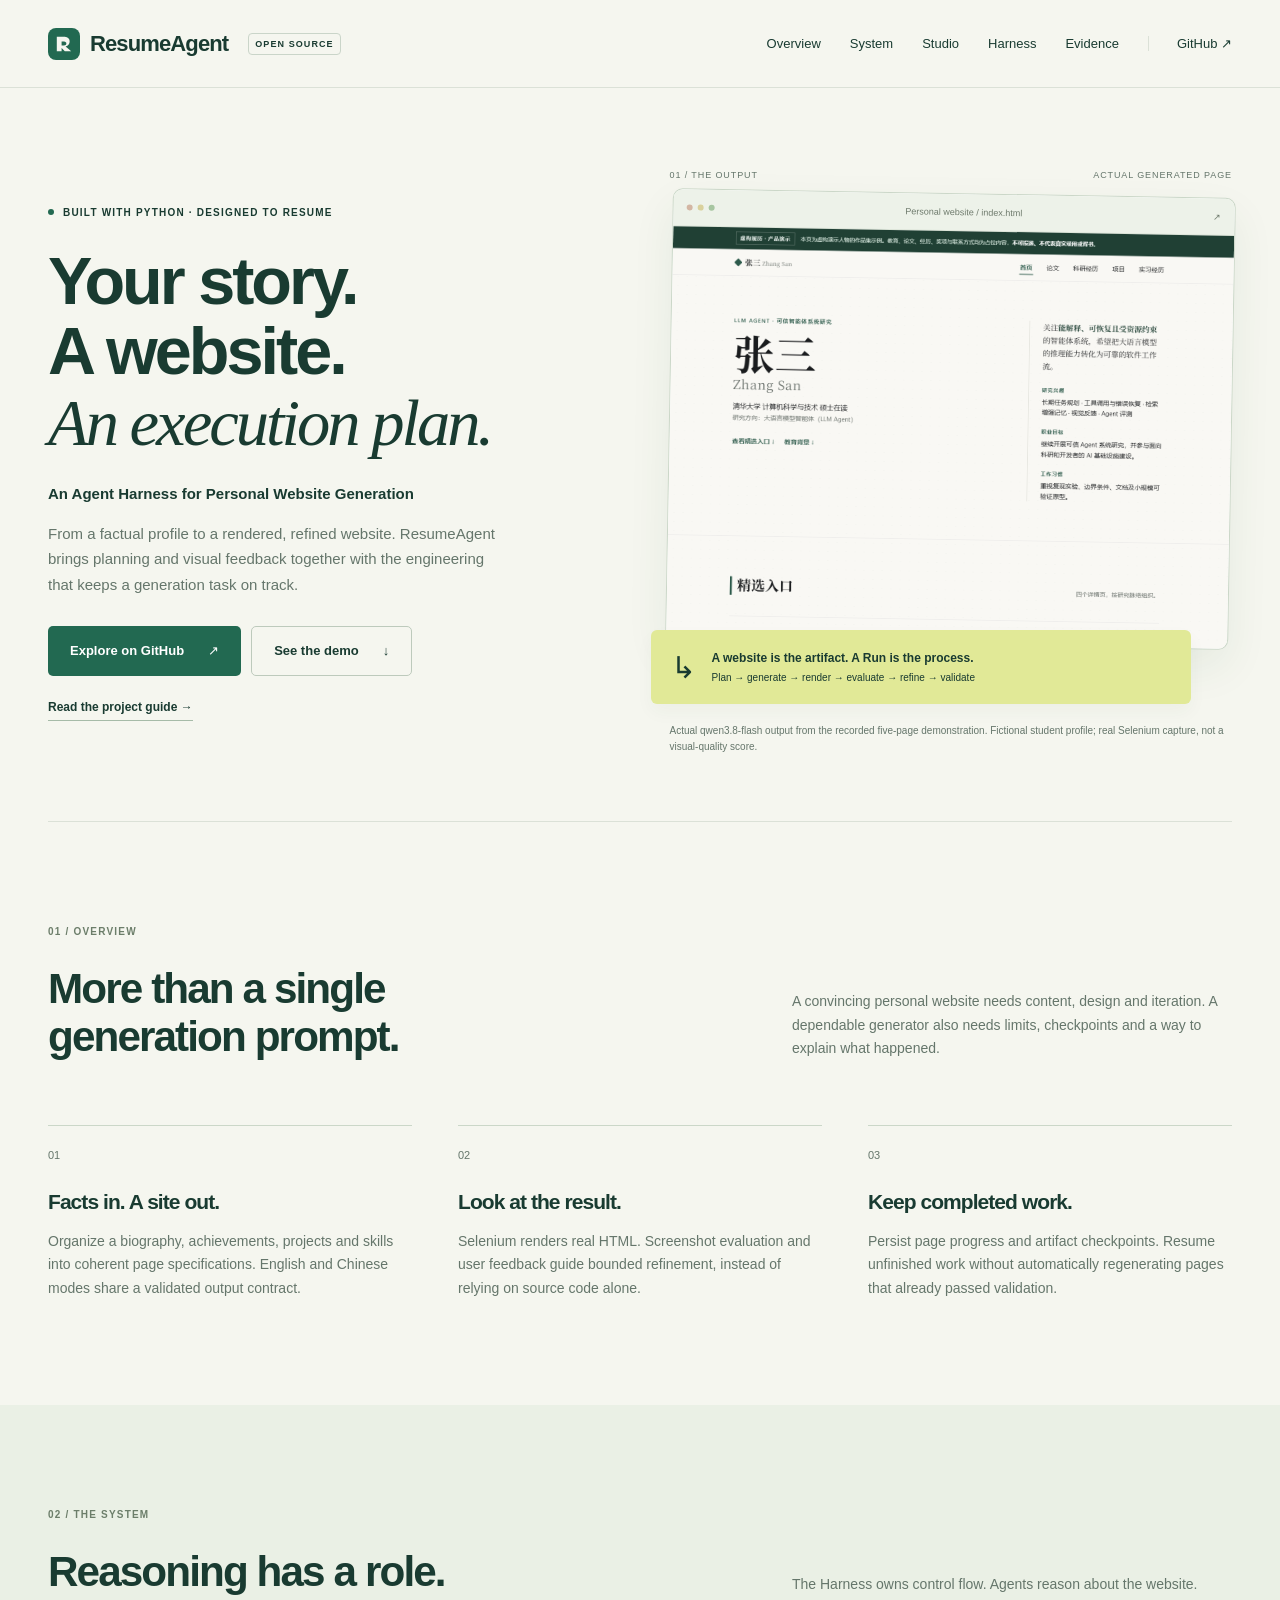
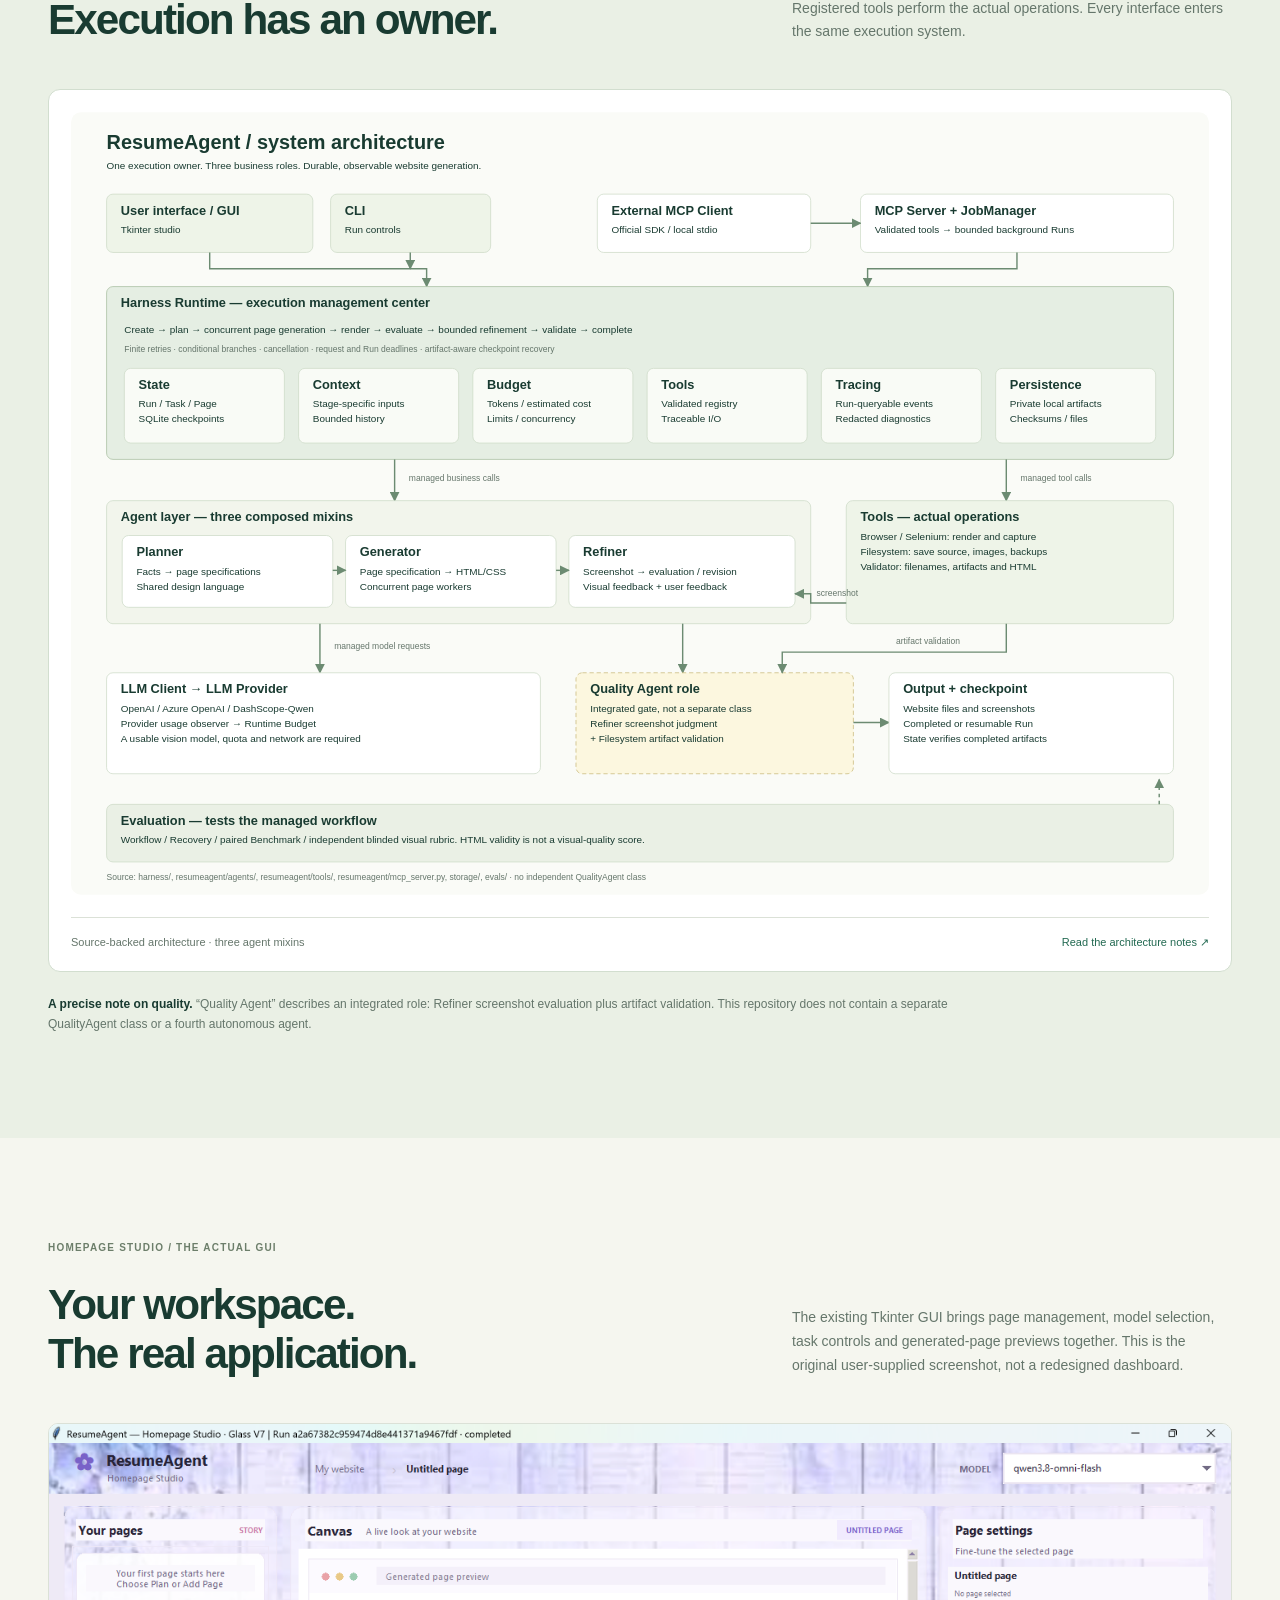
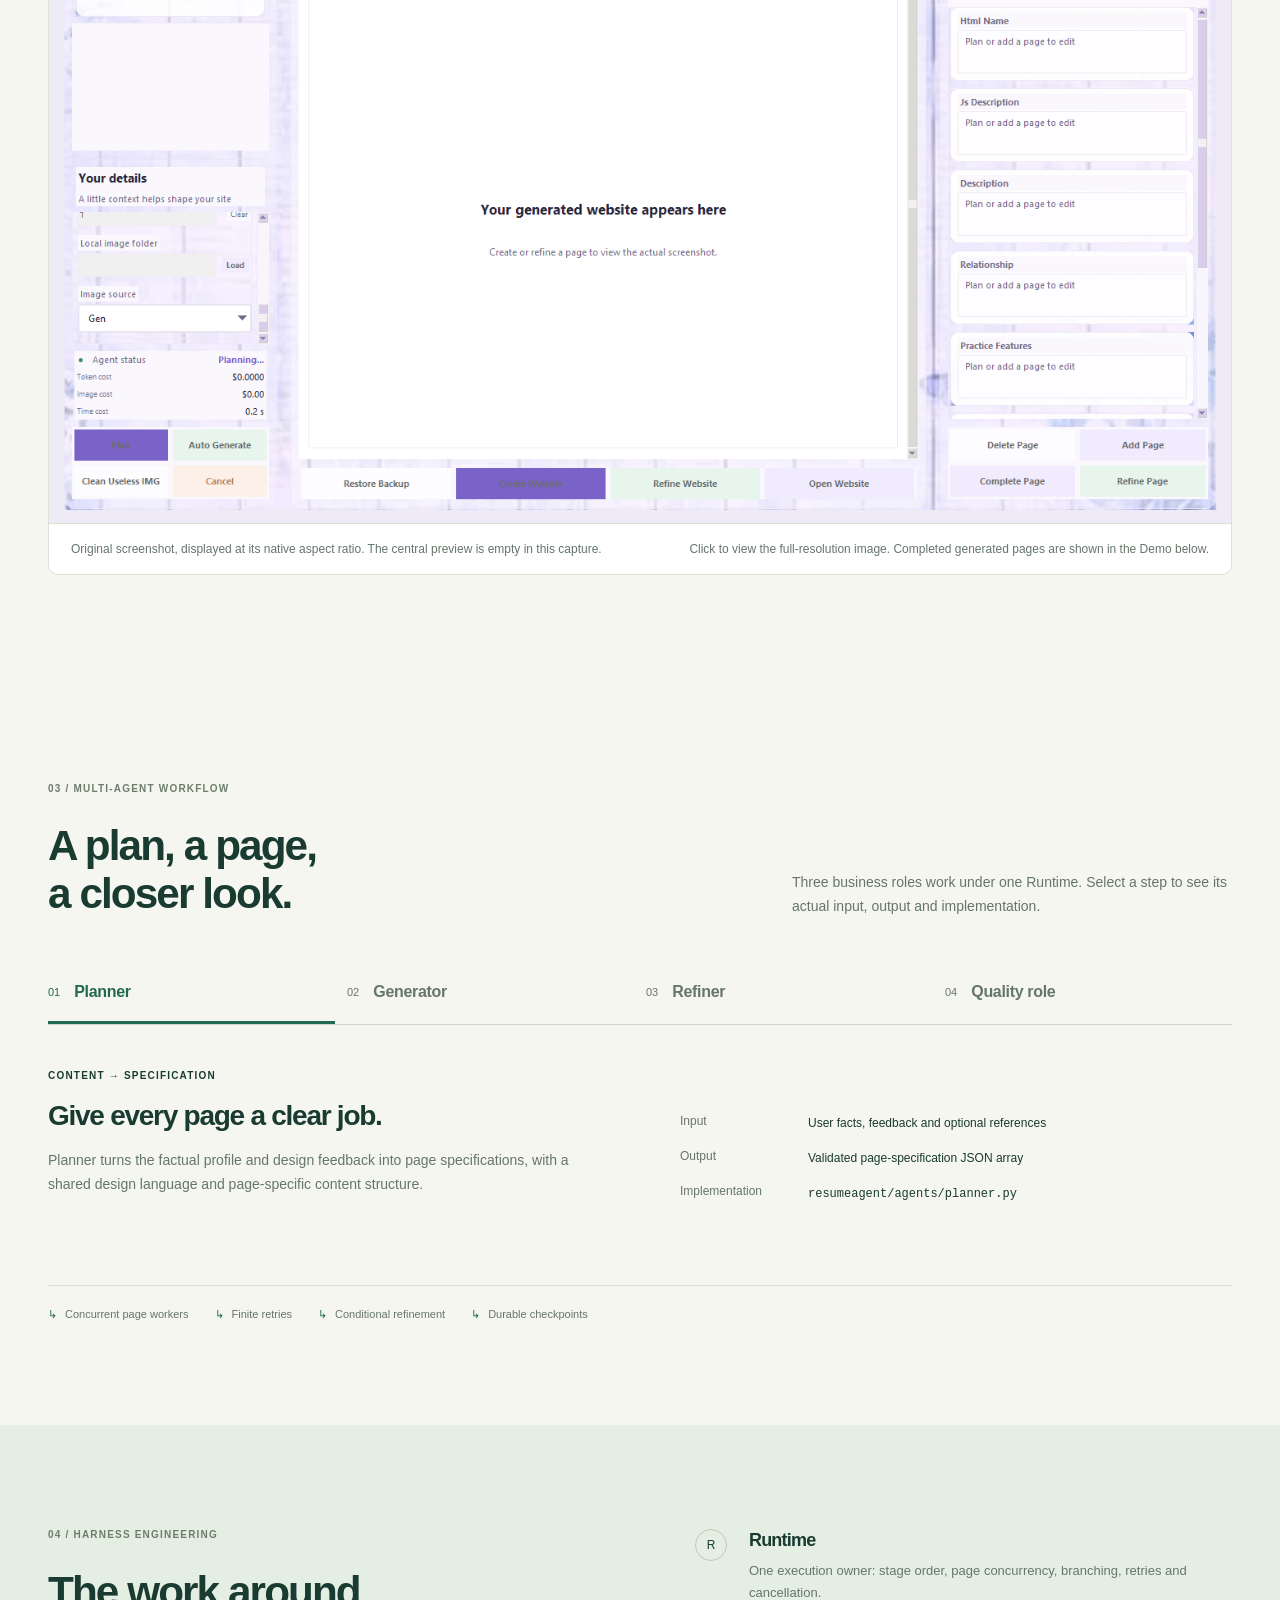
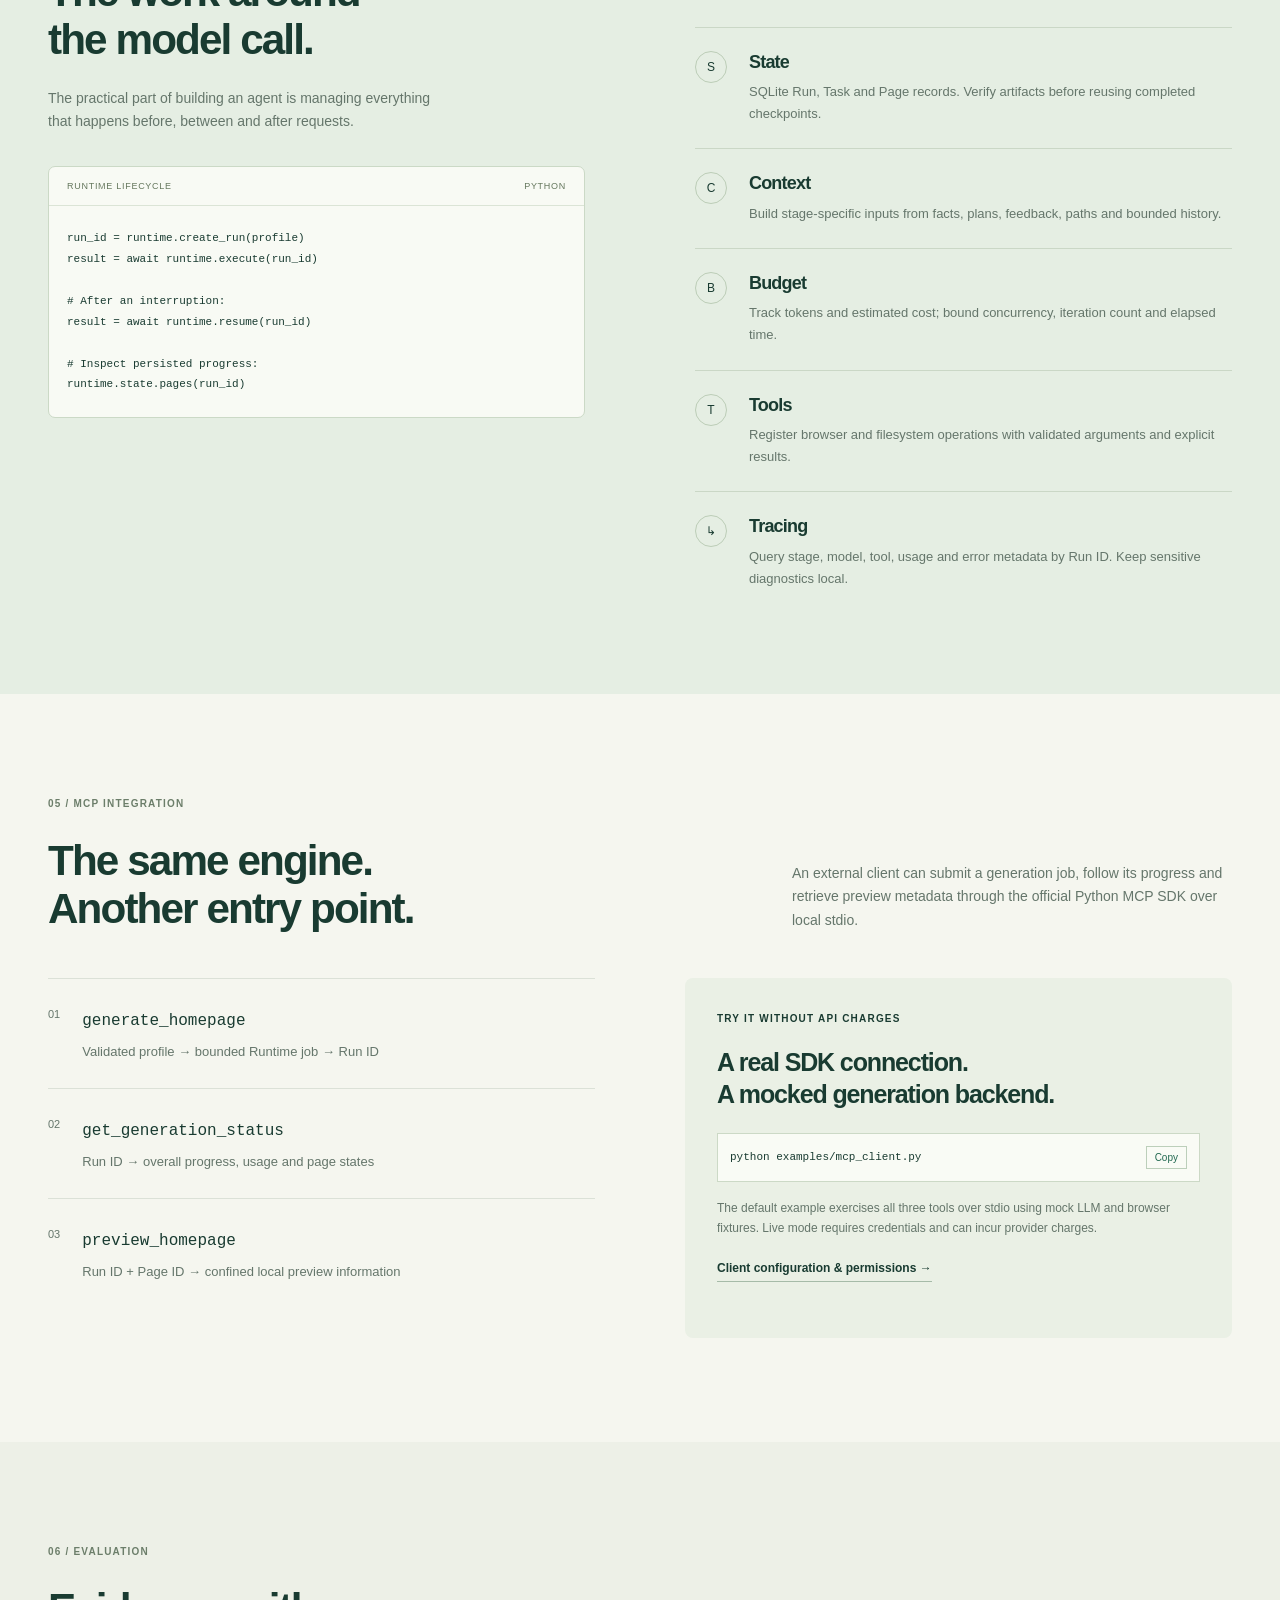
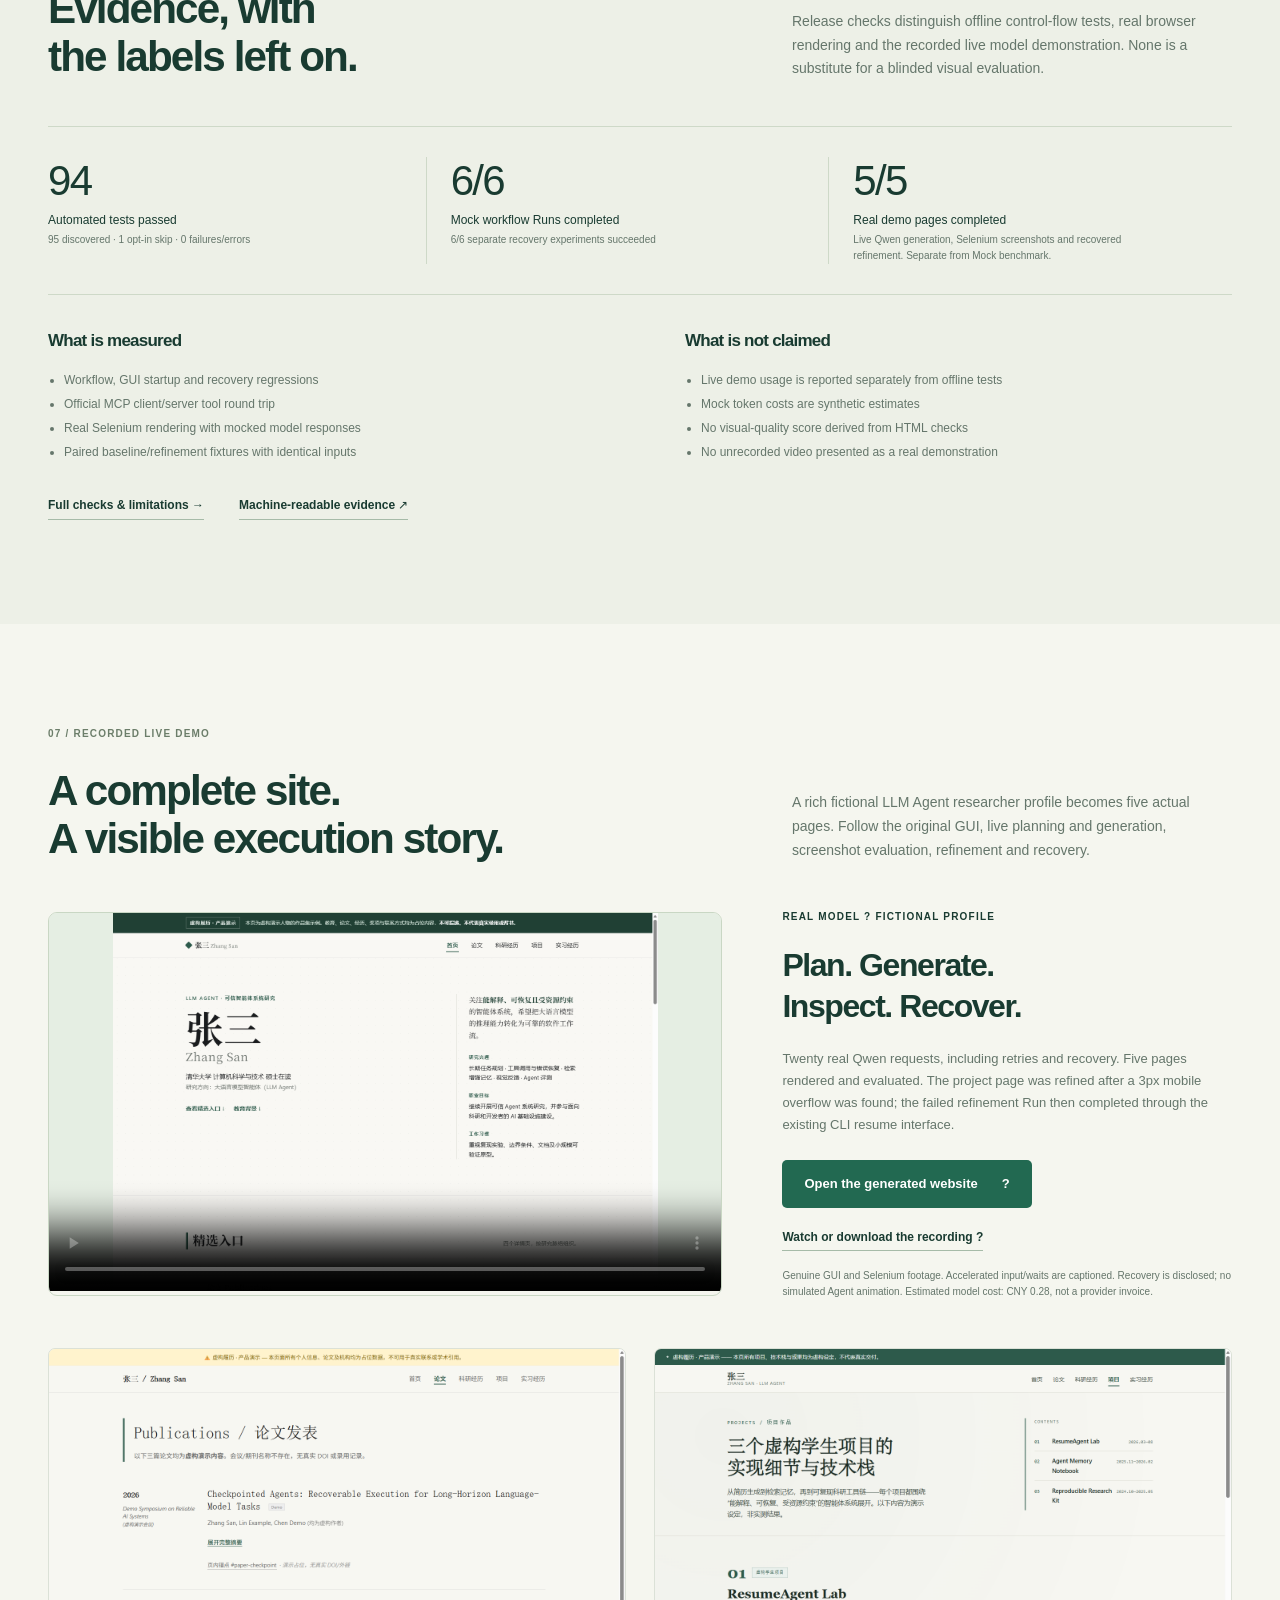
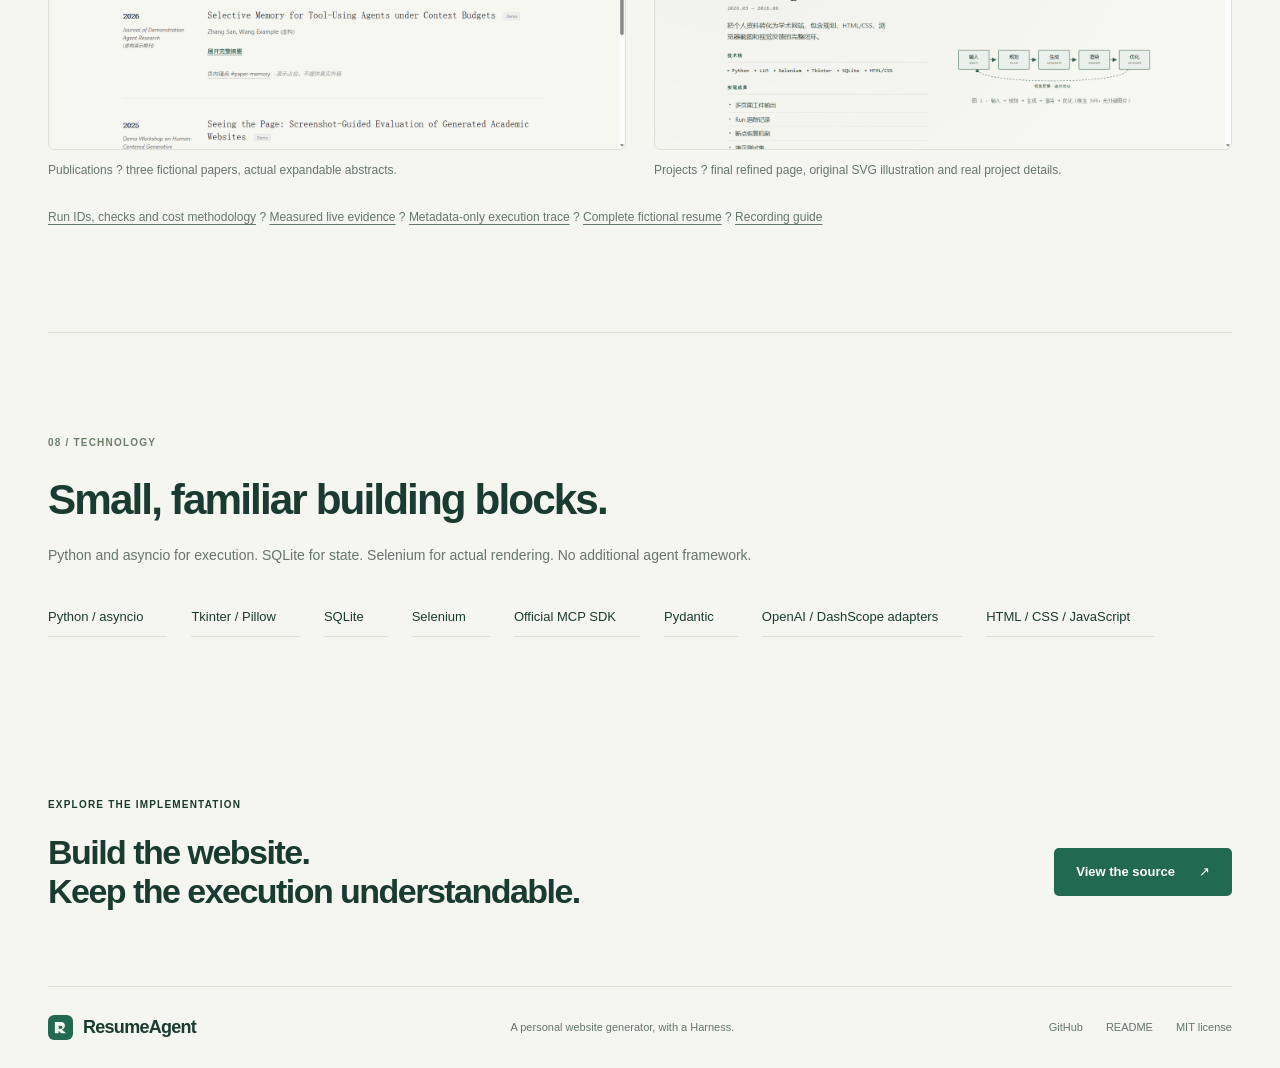
==== commit f083b65c: "Publish recorded live demo and final showcase evidence Keep the sole system architecture and origina" ====
--- a/showcase/index.html
+++ b/showcase/index.html
@@ -15,17 +15,19 @@
   <header class="site-header">
     <a class="brand" href="#home" aria-label="ResumeAgent home"><img src="assets/mark.svg" width="32" height="32" alt="">ResumeAgent<span class="brand-tag">OPEN SOURCE</span></a>
     <button class="menu-toggle" type="button" aria-expanded="false" aria-controls="navigation">Menu <span aria-hidden="true">+</span></button>
-    <nav id="navigation" aria-label="Main navigation"><a href="#overview">Overview</a><a href="#architecture">System</a><a href="#engineering">Harness</a><a href="#evidence">Evidence</a><a href="https://github.com/bj-Liu/resumeagent" class="nav-github">GitHub ↗</a></nav>
+    <nav id="navigation" aria-label="Main navigation"><a href="#overview">Overview</a><a href="#architecture">System</a><a href="#studio">Studio</a><a href="#engineering">Harness</a><a href="#evidence">Evidence</a><a href="https://github.com/bj-Liu/resumeagent" class="nav-github">GitHub ↗</a></nav>
   </header>
   <main id="main">
     <section class="hero wrap" id="home">
       <div class="hero-copy"><p class="eyebrow"><span class="status-dot"></span> BUILT WITH PYTHON · DESIGNED TO RESUME</p><h1>Your story.<br>A website.<br><em>An execution plan.</em></h1><p class="hero-subtitle">An Agent Harness for Personal Website Generation</p><p class="intro">From a factual profile to a rendered, refined website. ResumeAgent brings planning and visual feedback together with the engineering that keeps a generation task on track.</p><div class="actions"><a class="button primary" href="https://github.com/bj-Liu/resumeagent">Explore on GitHub <span>↗</span></a><a class="button outline" href="#demo">See the demo <span>↓</span></a></div><a class="text-link" href="https://github.com/bj-Liu/resumeagent#readme">Read the project guide →</a></div>
-      <div class="hero-art"><div class="artifact-label"><span>01 / THE OUTPUT</span><span>ACTUAL GENERATED PAGE</span></div><div class="browser-frame"><div class="browser-bar"><span class="traffic"><i></i><i></i><i></i></span><span>Personal website / index.html</span><span>↗</span></div><a href="assets/generated-homepage.png" aria-label="Open actual historical generated homepage screenshot"><img class="website-shot" src="assets/generated-homepage.png" width="1440" height="1000" alt="Actual generated Chinese personal website for fictional AI student Zhang San" fetchpriority="high"></a></div><div class="run-note"><span class="mini-mark">↳</span><div><strong>A website is the artifact. A Run is the process.</strong><p>Plan → generate → render → evaluate → refine → validate</p></div></div><p class="caption">Historical Qwen-generated sample with Selenium capture. Fictional profile; not a new release benchmark or visual-quality score.</p></div>
+      <div class="hero-art"><div class="artifact-label"><span>01 / THE OUTPUT</span><span>ACTUAL GENERATED PAGE</span></div><div class="browser-frame"><div class="browser-bar"><span class="traffic"><i></i><i></i><i></i></span><span>Personal website / index.html</span><span>↗</span></div><a href="assets/demo-index-1440.png" aria-label="Open actual final generated homepage screenshot"><img class="website-shot" src="assets/demo-index-1440.png" width="1440" height="1000" alt="Actual generated Chinese personal website for fictional AI student Zhang San" fetchpriority="high"></a></div><div class="run-note"><span class="mini-mark">↳</span><div><strong>A website is the artifact. A Run is the process.</strong><p>Plan → generate → render → evaluate → refine → validate</p></div></div><p class="caption">Actual qwen3.8-flash output from the recorded five-page demonstration. Fictional student profile; real Selenium capture, not a visual-quality score.</p></div>
     </section>
 
     <section class="overview section wrap" id="overview"><div class="section-index">01 / OVERVIEW</div><div class="section-title"><h2>More than a single<br>generation prompt.</h2><p>A convincing personal website needs content, design and iteration. A dependable generator also needs limits, checkpoints and a way to explain what happened.</p></div><div class="overview-grid"><article><span class="feature-number">01</span><h3>Facts in. A site out.</h3><p>Organize a biography, achievements, projects and skills into coherent page specifications. English and Chinese modes share a validated output contract.</p></article><article><span class="feature-number">02</span><h3>Look at the result.</h3><p>Selenium renders real HTML. Screenshot evaluation and user feedback guide bounded refinement, instead of relying on source code alone.</p></article><article><span class="feature-number">03</span><h3>Keep completed work.</h3><p>Persist page progress and artifact checkpoints. Resume unfinished work without automatically regenerating pages that already passed validation.</p></article></div></section>
 
-    <section class="system section" id="architecture"><div class="wrap"><div class="section-index">02 / THE SYSTEM</div><div class="section-title"><h2>Reasoning has a role.<br>Execution has an owner.</h2><p>The Harness owns control flow. Agents reason about the website. Registered tools perform the actual operations. Every interface enters the same execution system.</p></div><figure class="architecture"><a href="assets/architecture.svg"><img src="assets/architecture.svg" width="1600" height="1200" alt="Control and data flow from GUI and MCP through Harness Runtime to agents, LLM providers, browser tools, SQLite and evaluation" loading="lazy"></a><figcaption><span>Source-backed architecture · three agent mixins</span><a href="docs/architecture.md">Read the architecture notes ↗</a></figcaption></figure><p class="quality-note"><strong>A precise note on quality.</strong> “Quality Agent” describes an integrated role: Refiner screenshot evaluation plus artifact validation. This repository does not contain a separate QualityAgent class or a fourth autonomous agent.</p></div></section>
+    <section class="system section" id="architecture"><div class="wrap"><div class="section-index">02 / THE SYSTEM</div><div class="section-title"><h2>Reasoning has a role.<br>Execution has an owner.</h2><p>The Harness owns control flow. Agents reason about the website. Registered tools perform the actual operations. Every interface enters the same execution system.</p></div><figure class="architecture"><a href="assets/architecture.svg"><img src="assets/architecture.svg" width="1600" height="1100" alt="Control and data flow from GUI and MCP through Harness Runtime to agents, LLM providers, browser tools, SQLite and evaluation" loading="lazy"></a><figcaption><span>Source-backed architecture · three agent mixins</span><a href="docs/architecture.md">Read the architecture notes ↗</a></figcaption></figure><p class="quality-note"><strong>A precise note on quality.</strong> “Quality Agent” describes an integrated role: Refiner screenshot evaluation plus artifact validation. This repository does not contain a separate QualityAgent class or a fourth autonomous agent.</p></div></section>
+
+    <section class="studio section wrap" id="studio"><div class="section-index">HOMEPAGE STUDIO / THE ACTUAL GUI</div><div class="section-title"><h2>Your workspace.<br>The real application.</h2><p>The existing Tkinter GUI brings page management, model selection, task controls and generated-page previews together. This is the original user-supplied screenshot, not a redesigned dashboard.</p></div><figure class="studio-shot"><a href="assets/homepage-studio.png" target="_blank" rel="noopener" aria-label="Enlarge original Homepage Studio screenshot"><img src="assets/homepage-studio.png" width="2880" height="1704" alt="Actual ResumeAgent Homepage Studio GUI: pages and profile on the left, browser preview in the center, model selection and page settings on the right" loading="lazy"></a><figcaption>Original screenshot, displayed at its native aspect ratio. The central preview is empty in this capture.<span>Click to view the full-resolution image. Completed generated pages are shown in the Demo below.</span></figcaption></figure></section>
 
     <section class="workflow section wrap" id="workflow"><div class="section-index">03 / MULTI-AGENT WORKFLOW</div><div class="section-title"><h2>A plan, a page,<br>a closer look.</h2><p>Three business roles work under one Runtime. Select a step to see its actual input, output and implementation.</p></div><div class="workflow-tabs" role="tablist" aria-label="Workflow roles"><button id="tab-planner" role="tab" aria-selected="true" aria-controls="role-panel" data-role="planner">01 <span>Planner</span></button><button id="tab-generator" role="tab" aria-selected="false" tabindex="-1" aria-controls="role-panel" data-role="generator">02 <span>Generator</span></button><button id="tab-refiner" role="tab" aria-selected="false" tabindex="-1" aria-controls="role-panel" data-role="refiner">03 <span>Refiner</span></button><button id="tab-quality" role="tab" aria-selected="false" tabindex="-1" aria-controls="role-panel" data-role="quality">04 <span>Quality role</span></button></div><div class="role-panel" id="role-panel" role="tabpanel" aria-labelledby="tab-planner" tabindex="0"><div><p class="eyebrow" id="role-tag">CONTENT → SPECIFICATION</p><h3 id="role-title">Give every page a clear job.</h3><p id="role-description">Planner turns the factual profile and design feedback into page specifications, with a shared design language and page-specific content structure.</p></div><dl><dt>Input</dt><dd id="role-input">User facts, feedback and optional references</dd><dt>Output</dt><dd id="role-output">Validated page-specification JSON array</dd><dt>Implementation</dt><dd><code id="role-source">resumeagent/agents/planner.py</code></dd></dl></div><div class="flow-tail"><span>Concurrent page workers</span><span>Finite retries</span><span>Conditional refinement</span><span>Durable checkpoints</span></div></section>
 
@@ -40,9 +42,9 @@
 
     <section class="mcp section wrap" id="mcp"><div class="section-index">05 / MCP INTEGRATION</div><div class="section-title"><h2>The same engine.<br>Another entry point.</h2><p>An external client can submit a generation job, follow its progress and retrieve preview metadata through the official Python MCP SDK over local stdio.</p></div><div class="mcp-layout"><ol class="tool-list"><li><span>01</span><div><h3><code>generate_homepage</code></h3><p>Validated profile → bounded Runtime job → Run ID</p></div></li><li><span>02</span><div><h3><code>get_generation_status</code></h3><p>Run ID → overall progress, usage and page states</p></div></li><li><span>03</span><div><h3><code>preview_homepage</code></h3><p>Run ID + Page ID → confined local preview information</p></div></li></ol><div class="mcp-example"><p class="eyebrow">TRY IT WITHOUT API CHARGES</p><h3>A real SDK connection.<br>A mocked generation backend.</h3><div class="command"><code id="client-command">python examples/mcp_client.py</code><button id="copy-command" type="button" aria-label="Copy MCP client command">Copy</button></div><p>The default example exercises all three tools over stdio using mock LLM and browser fixtures. Live mode requires credentials and can incur provider charges.</p><a href="https://github.com/bj-Liu/resumeagent#mcp-client-usage" class="text-link">Client configuration & permissions →</a><span id="copy-status" role="status" aria-live="polite"></span></div></div></section>
 
-    <section class="evidence section" id="evidence"><div class="wrap"><div class="section-index">06 / EVALUATION</div><div class="section-title"><h2>Evidence, with<br>the labels left on.</h2><p>Release checks distinguish offline control-flow tests, real browser rendering and model-generated historical artifacts. None is a substitute for a blinded visual evaluation.</p></div><div id="evidence-summary" class="evidence-summary" aria-live="polite"><p>Measured release evidence is loading. <a href="docs/RELEASE_CHECKS.md">Read the static test report.</a></p></div><div class="evidence-columns"><div><h3>What is measured</h3><ul><li>Workflow, GUI startup and recovery regressions</li><li>Official MCP client/server tool round trip</li><li>Real Selenium rendering with mocked model responses</li><li>Paired baseline/refinement fixtures with identical inputs</li></ul></div><div><h3>What is not claimed</h3><ul><li>No newly paid LLM calls in release validation</li><li>Mock token costs are synthetic estimates</li><li>No visual-quality score derived from HTML checks</li><li>No unrecorded video presented as a real demonstration</li></ul></div></div><div class="evidence-links"><a class="text-link" href="docs/RELEASE_CHECKS.md">Full checks & limitations →</a><a class="text-link" href="data/evidence.json">Machine-readable evidence ↗</a></div></div></section>
+    <section class="evidence section" id="evidence"><div class="wrap"><div class="section-index">06 / EVALUATION</div><div class="section-title"><h2>Evidence, with<br>the labels left on.</h2><p>Release checks distinguish offline control-flow tests, real browser rendering and the recorded live model demonstration. None is a substitute for a blinded visual evaluation.</p></div><div id="evidence-summary" class="evidence-summary" aria-live="polite"><p>Measured release evidence is loading. <a href="docs/RELEASE_CHECKS.md">Read the static test report.</a></p></div><div class="evidence-columns"><div><h3>What is measured</h3><ul><li>Workflow, GUI startup and recovery regressions</li><li>Official MCP client/server tool round trip</li><li>Real Selenium rendering with mocked model responses</li><li>Paired baseline/refinement fixtures with identical inputs</li></ul></div><div><h3>What is not claimed</h3><ul><li>Live demo usage is reported separately from offline tests</li><li>Mock token costs are synthetic estimates</li><li>No visual-quality score derived from HTML checks</li><li>No unrecorded video presented as a real demonstration</li></ul></div></div><div class="evidence-links"><a class="text-link" href="docs/RELEASE_CHECKS.md">Full checks & limitations →</a><a class="text-link" href="data/evidence.json">Machine-readable evidence ↗</a></div></div></section>
 
-    <section class="demo section wrap" id="demo"><div class="section-index">07 / DEMO</div><div class="section-title"><h2>See the artifact.<br>Follow the process.</h2><p>A real generated page is shown above. The next step is recording the complete GUI → Runtime → browser → MCP walkthrough.</p></div><div class="demo-layout"><div class="demo-cover"><video id="recorded-video" controls playsinline preload="none" poster="assets/demo-cover.svg" hidden aria-label="Recorded ResumeAgent walkthrough"></video><img src="assets/demo-cover.svg" width="1200" height="675" alt="ResumeAgent walkthrough recording placeholder: profile, plan, render and refine" loading="lazy"><div class="recording-label"><span class="status-dot"></span> RECORDING NOT YET AVAILABLE</div></div><div class="demo-description"><p class="eyebrow">2–3 MINUTE WALKTHROUGH</p><h3>A reproducible<br>recording plan.</h3><p>The script covers fictional profile input, planning, multi-page generation, screenshot refinement, the integrated quality gate, Run traces, MCP and automated tests.</p><a class="button primary" href="docs/DEMO_SCRIPT.md">Read the demo script <span>↗</span></a><a id="video-link" class="text-link" hidden href="#demo">Watch the recorded demo ↗</a><p class="caption">A video link will appear only after an actual recording is supplied. No MP4 is bundled.</p></div></div></section>
+    <section class="demo section wrap" id="demo"><div class="section-index">07 / RECORDED LIVE DEMO</div><div class="section-title"><h2>A complete site.<br>A visible execution story.</h2><p>A rich fictional LLM Agent researcher profile becomes five actual pages. Follow the original GUI, live planning and generation, screenshot evaluation, refinement and recovery.</p></div><div class="demo-layout"><div class="demo-cover"><video id="recorded-video" controls playsinline preload="metadata" poster="assets/demo-index-1440.png" hidden aria-label="Real ResumeAgent GUI and Selenium walkthrough"></video><img src="assets/demo-index-1440.png" width="1440" height="1000" alt="Actual final Zhang San fictional researcher homepage, captured in Edge" loading="lazy"><div class="recording-label">REAL GUI AND BROWSER RECORDING</div></div><div class="demo-description"><p class="eyebrow">REAL MODEL ? FICTIONAL PROFILE</p><h3>Plan. Generate.<br>Inspect. Recover.</h3><p>Twenty real Qwen requests, including retries and recovery. Five pages rendered and evaluated. The project page was refined after a 3px mobile overflow was found; the failed refinement Run then completed through the existing CLI resume interface.</p><a class="button primary" href="demo/index.html">Open the generated website <span>?</span></a><a id="video-link" class="text-link" hidden href="#demo">Watch or download the recording ?</a><p class="caption">Genuine GUI and Selenium footage. Accelerated input/waits are captioned. Recovery is disclosed; no simulated Agent animation. Estimated model cost: CNY 0.28, not a provider invoice.</p></div></div><div class="artifact-gallery"><figure><a href="assets/demo-publications-1440.png" target="_blank" rel="noopener"><img src="assets/demo-publications-1440.png" width="1440" height="1000" alt="Generated publications page with three clearly fictional papers and working abstract controls" loading="lazy"></a><figcaption>Publications ? three fictional papers, actual expandable abstracts.</figcaption></figure><figure><a href="assets/demo-projects-1440.png" target="_blank" rel="noopener"><img src="assets/demo-projects-1440.png" width="1440" height="1000" alt="Final refined projects page with technical details and original inline SVG process illustration" loading="lazy"></a><figcaption>Projects ? final refined page, original SVG illustration and real project details.</figcaption></figure></div><p class="demo-evidence"><a href="docs/LIVE_DEMO.md">Run IDs, checks and cost methodology</a> ? <a href="data/live-demo.json">Measured live evidence</a> ? <a href="data/live-trace.json">Metadata-only execution trace</a> ? <a href="docs/DEMO_PROFILE.md">Complete fictional resume</a> ? <a href="docs/DEMO_SCRIPT.md">Recording guide</a></p></section>
 
     <section class="stack section wrap" id="stack"><div class="section-index">08 / TECHNOLOGY</div><h2>Small, familiar building blocks.</h2><p class="stack-intro">Python and asyncio for execution. SQLite for state. Selenium for actual rendering. No additional agent framework.</p><ul class="stack-list"><li>Python / asyncio</li><li>Tkinter / Pillow</li><li>SQLite</li><li>Selenium</li><li>Official MCP SDK</li><li>Pydantic</li><li>OpenAI / DashScope adapters</li><li>HTML / CSS / JavaScript</li></ul></section>
     <section class="closing wrap"><p class="eyebrow">EXPLORE THE IMPLEMENTATION</p><h2>Build the website.<br>Keep the execution understandable.</h2><a class="button primary" href="https://github.com/bj-Liu/resumeagent">View the source <span>↗</span></a></section>
--- a/showcase/styles.css
+++ b/showcase/styles.css
@@ -6,3 +6,13 @@
 @media(prefers-reduced-motion:reduce){:root{scroll-behavior:auto}*,*::before,*::after{animation:none!important;transition:none!important}}
 
 [hidden]{display:none!important}#recorded-video{width:100%;aspect-ratio:16/9;background:#e5eee3}
+.studio-shot{margin:0;border:1px solid var(--line);border-radius:10px;overflow:hidden;background:white}
+.studio-shot a{display:block;cursor:zoom-in}
+.studio-shot img{width:100%;height:auto;object-fit:contain}
+.studio-shot figcaption{display:flex;justify-content:space-between;gap:24px;padding:18px 22px;font-size:12px;color:var(--muted);border-top:1px solid var(--line)}
+@media(max-width:760px){.studio-shot figcaption{display:block;padding:15px;font-size:11px}.studio-shot figcaption span{display:block;margin-top:8px}}
+.artifact-gallery{display:grid;grid-template-columns:1fr 1fr;gap:28px;margin-top:48px}
+.artifact-gallery figure{min-width:0}.artifact-gallery a{display:block;border:1px solid var(--line);overflow:hidden;border-radius:7px;background:white;cursor:zoom-in}
+.artifact-gallery img{width:100%;height:auto}.artifact-gallery figcaption{font-size:12px;color:var(--muted);padding-top:13px}
+.demo-evidence{font-size:12px;color:var(--muted);margin-top:30px}.demo-evidence a{text-decoration:underline;text-underline-offset:3px}
+@media(max-width:760px){.artifact-gallery{grid-template-columns:1fr;gap:24px;margin-top:32px}}
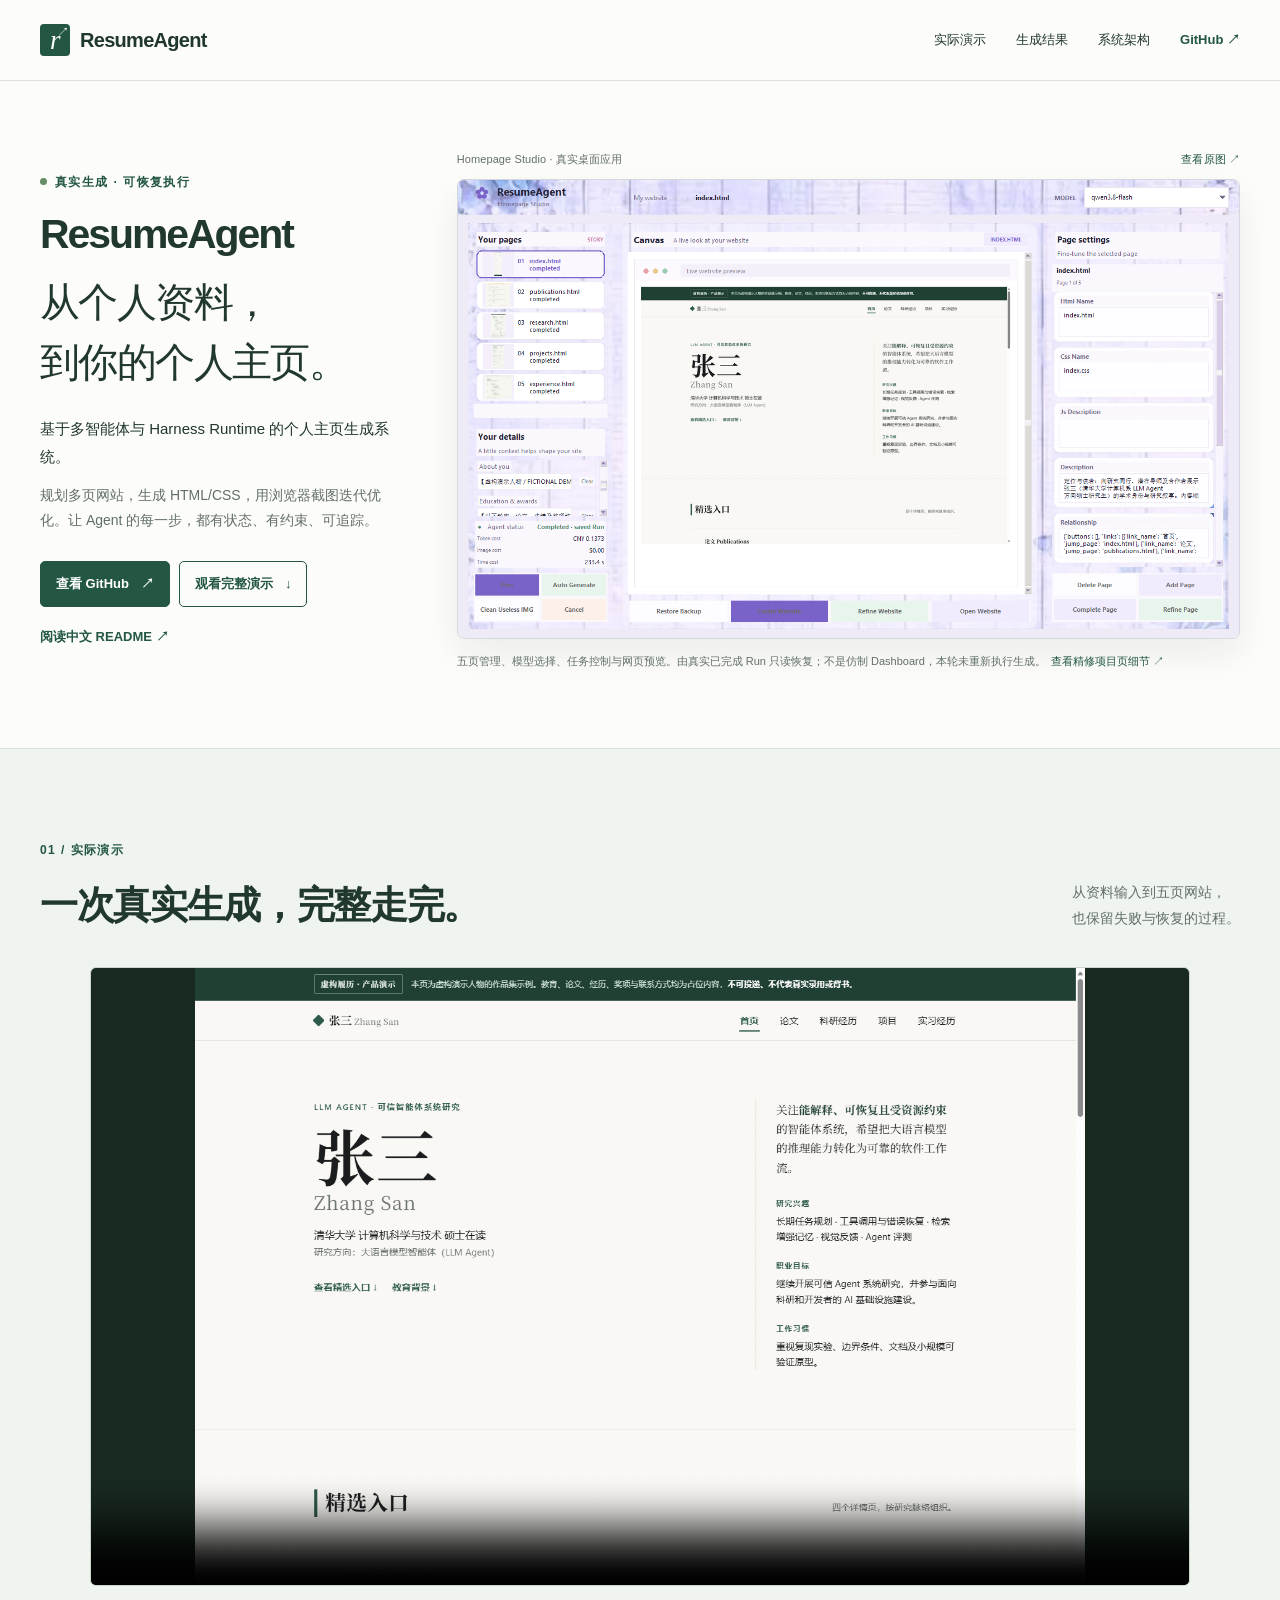
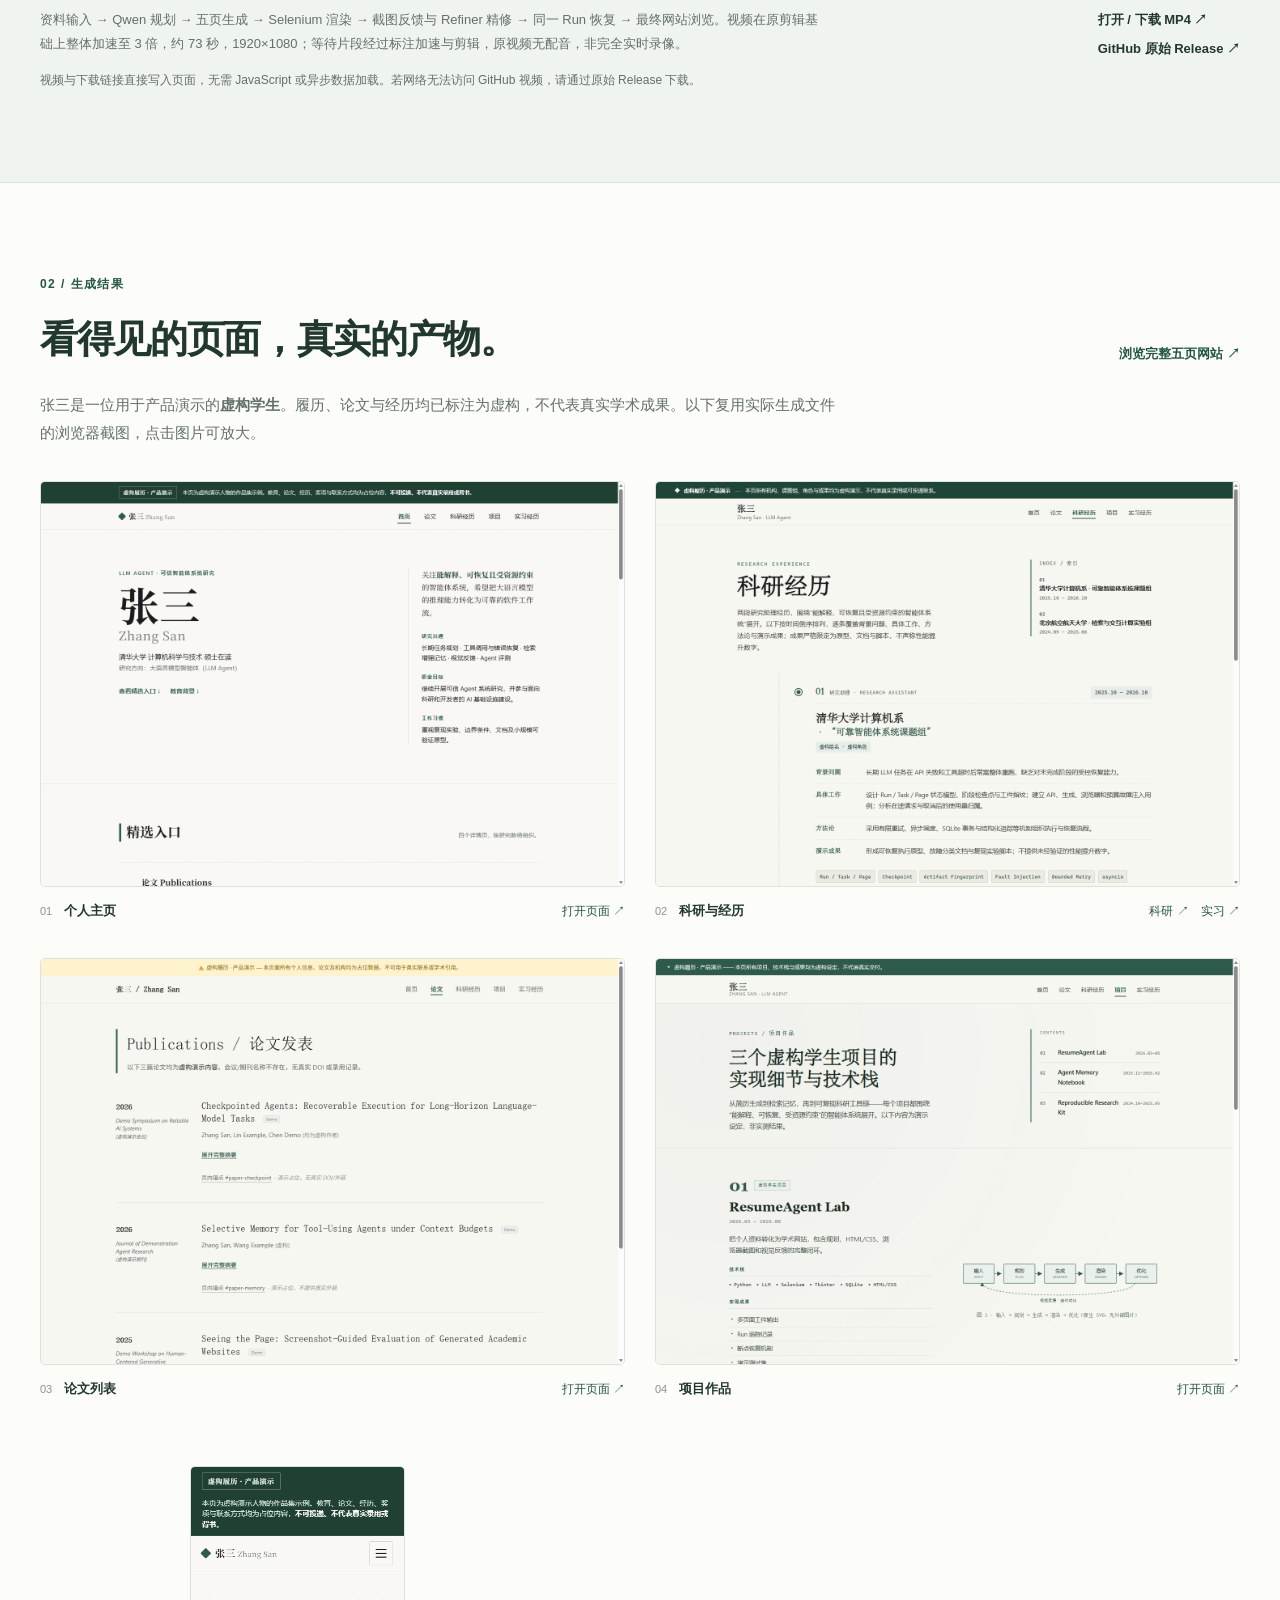
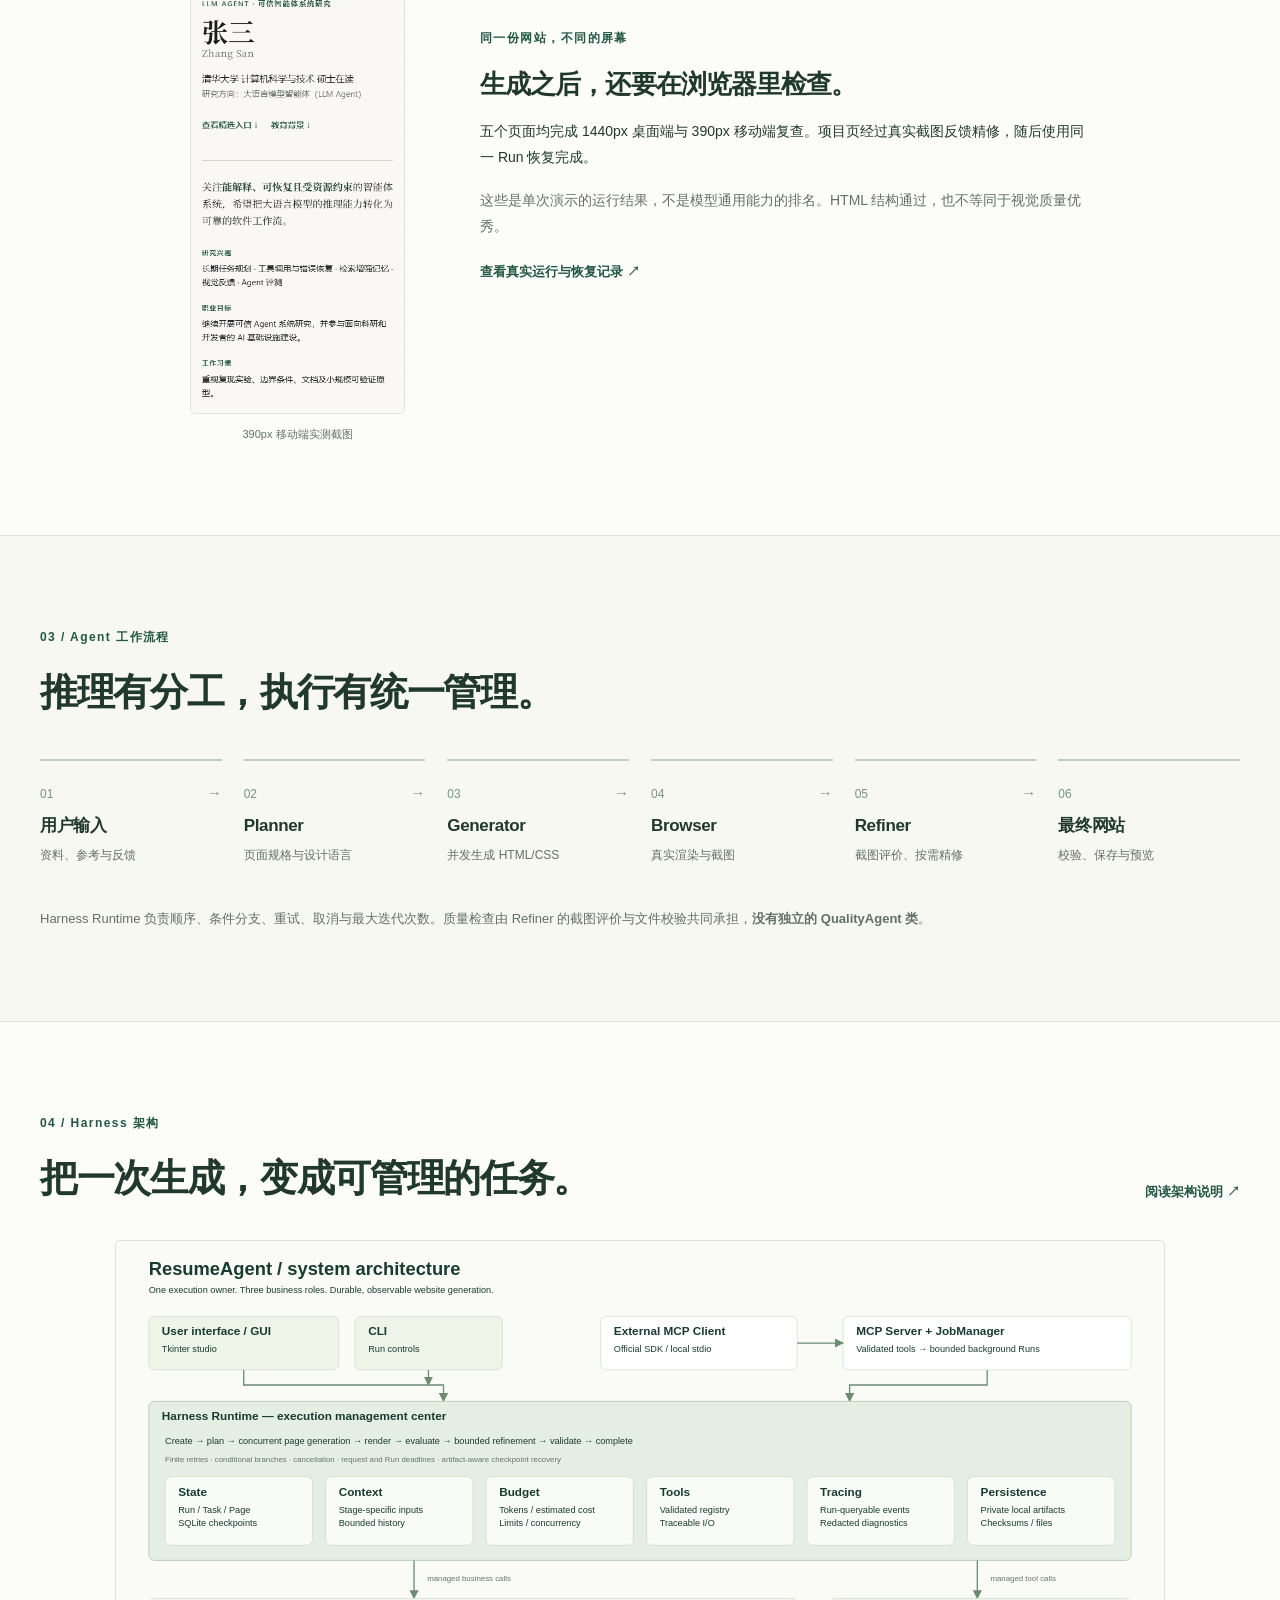
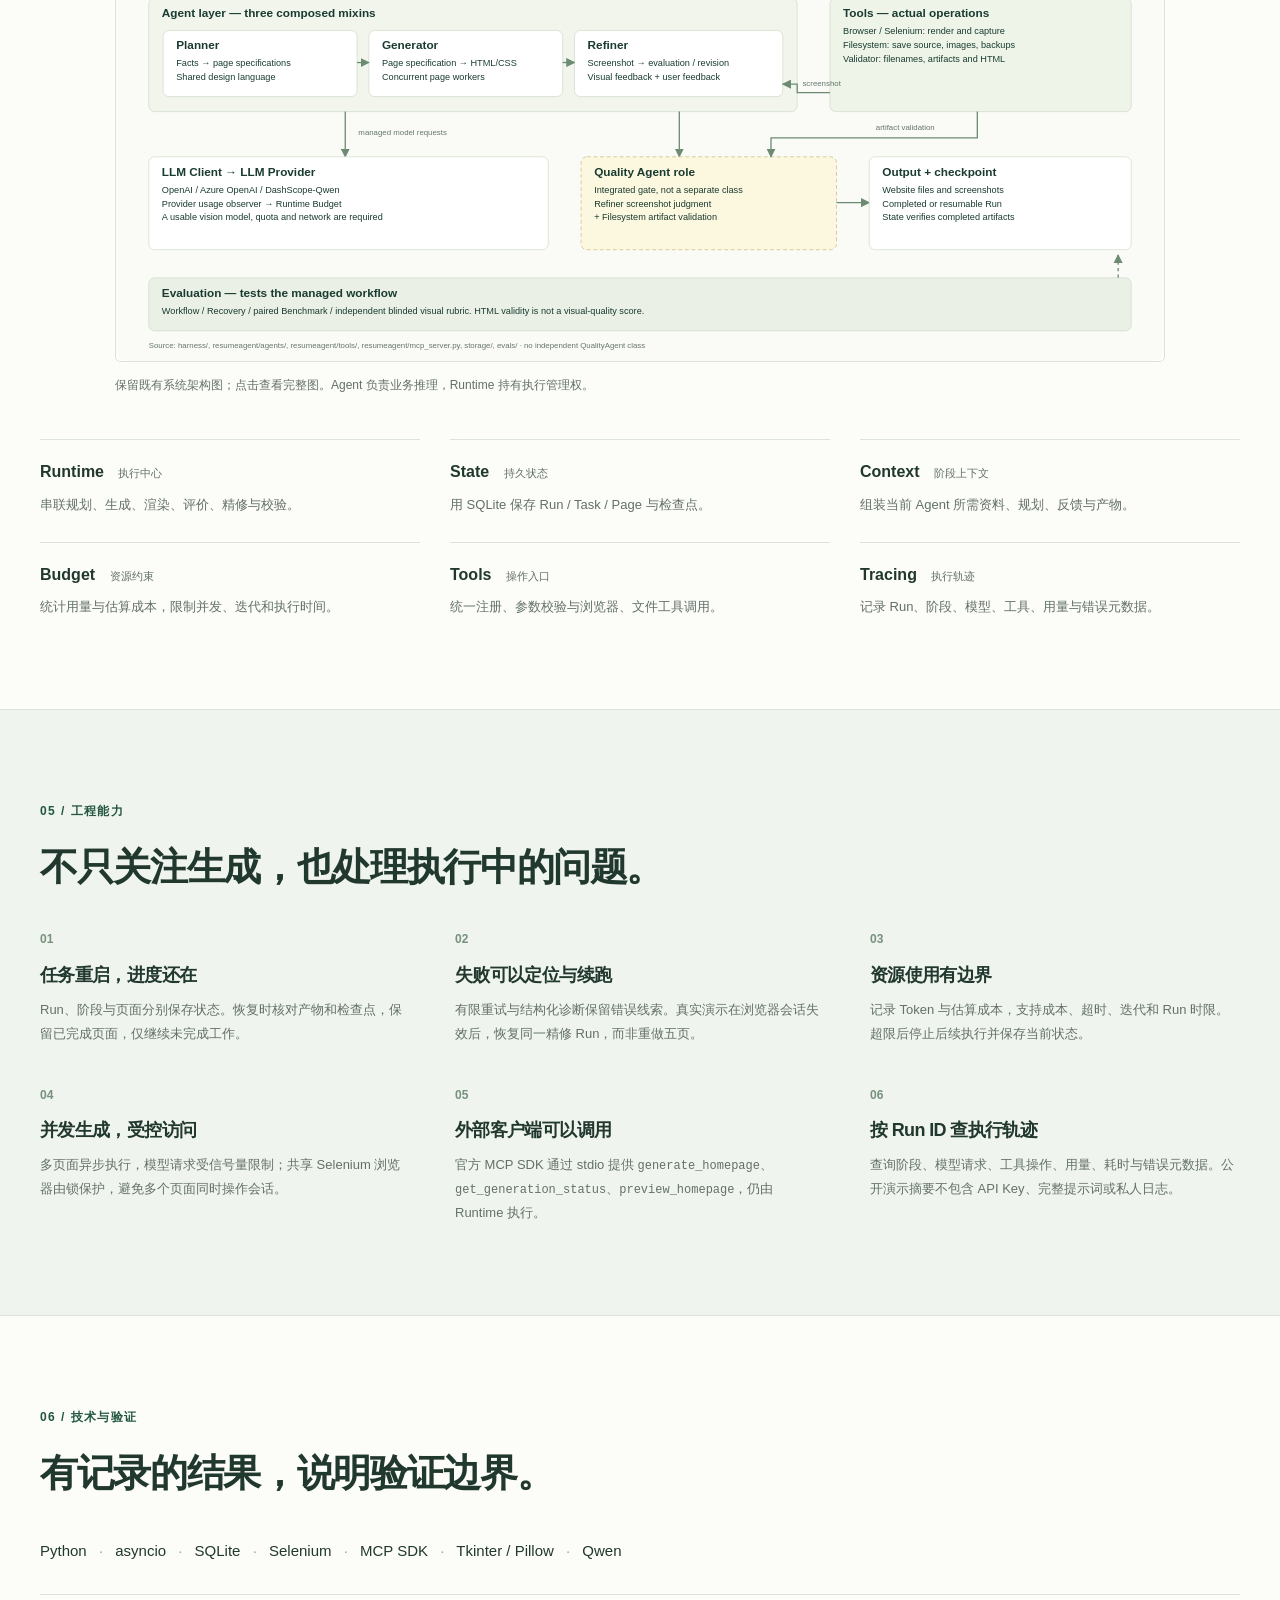
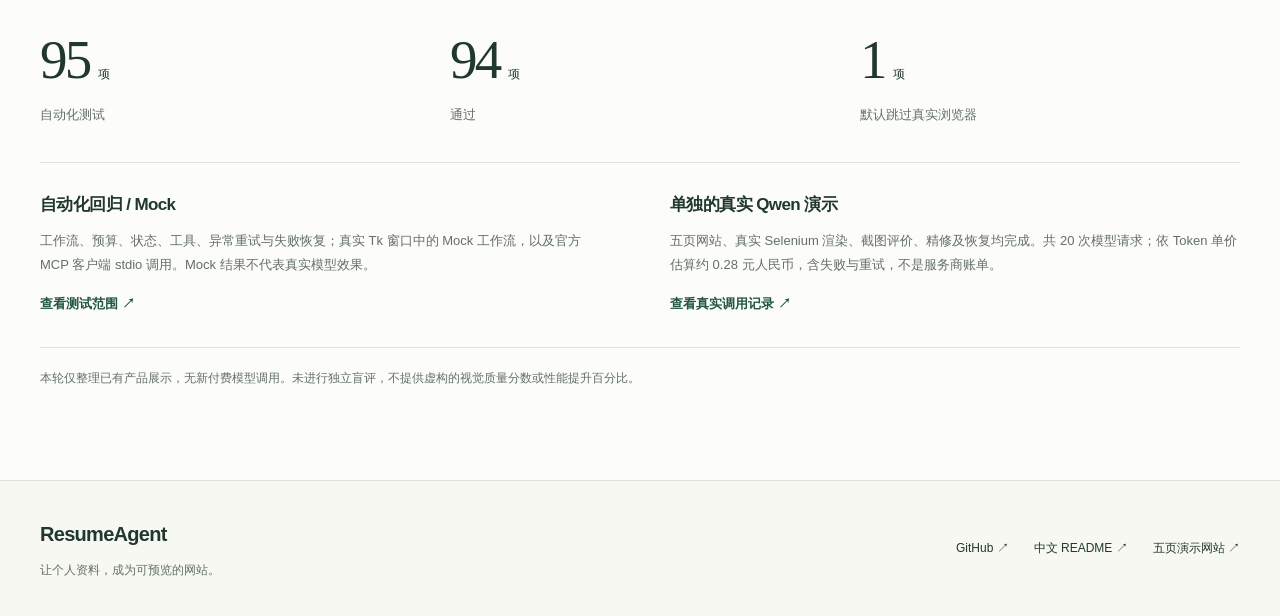
==== commit b9ae0cae: "Publish approved Chinese showcase and safe config.yaml defaults Publish real saved-Run Studio captur" ====
--- a/showcase/index.html
+++ b/showcase/index.html
@@ -1,54 +1,96 @@
 <!doctype html>
-<html lang="en">
+<html lang="zh-CN">
 <head>
   <meta charset="utf-8">
   <meta name="viewport" content="width=device-width, initial-scale=1">
-  <meta name="description" content="ResumeAgent: a recoverable, observable agent harness for generating personal websites.">
-  <meta name="theme-color" content="#f5f6ef">
-  <title>ResumeAgent — From a profile to a personal website</title>
-  <link rel="icon" href="assets/mark.svg" type="image/svg+xml">
+  <meta name="description" content="ResumeAgent：基于多智能体与 Harness Runtime 的个人主页生成系统。查看真实桌面应用、完整演示、五页生成结果与可恢复执行架构。">
+  <meta name="theme-color" content="#214c40">
+  <title>ResumeAgent · 从个人资料到可预览的网站</title>
   <link rel="stylesheet" href="styles.css">
   <script src="app.js" defer></script>
 </head>
 <body>
-  <a class="skip" href="#main">Skip to content</a>
-  <header class="site-header">
-    <a class="brand" href="#home" aria-label="ResumeAgent home"><img src="assets/mark.svg" width="32" height="32" alt="">ResumeAgent<span class="brand-tag">OPEN SOURCE</span></a>
-    <button class="menu-toggle" type="button" aria-expanded="false" aria-controls="navigation">Menu <span aria-hidden="true">+</span></button>
-    <nav id="navigation" aria-label="Main navigation"><a href="#overview">Overview</a><a href="#architecture">System</a><a href="#studio">Studio</a><a href="#engineering">Harness</a><a href="#evidence">Evidence</a><a href="https://github.com/bj-Liu/resumeagent" class="nav-github">GitHub ↗</a></nav>
-  </header>
-  <main id="main">
-    <section class="hero wrap" id="home">
-      <div class="hero-copy"><p class="eyebrow"><span class="status-dot"></span> BUILT WITH PYTHON · DESIGNED TO RESUME</p><h1>Your story.<br>A website.<br><em>An execution plan.</em></h1><p class="hero-subtitle">An Agent Harness for Personal Website Generation</p><p class="intro">From a factual profile to a rendered, refined website. ResumeAgent brings planning and visual feedback together with the engineering that keeps a generation task on track.</p><div class="actions"><a class="button primary" href="https://github.com/bj-Liu/resumeagent">Explore on GitHub <span>↗</span></a><a class="button outline" href="#demo">See the demo <span>↓</span></a></div><a class="text-link" href="https://github.com/bj-Liu/resumeagent#readme">Read the project guide →</a></div>
-      <div class="hero-art"><div class="artifact-label"><span>01 / THE OUTPUT</span><span>ACTUAL GENERATED PAGE</span></div><div class="browser-frame"><div class="browser-bar"><span class="traffic"><i></i><i></i><i></i></span><span>Personal website / index.html</span><span>↗</span></div><a href="assets/demo-index-1440.png" aria-label="Open actual final generated homepage screenshot"><img class="website-shot" src="assets/demo-index-1440.png" width="1440" height="1000" alt="Actual generated Chinese personal website for fictional AI student Zhang San" fetchpriority="high"></a></div><div class="run-note"><span class="mini-mark">↳</span><div><strong>A website is the artifact. A Run is the process.</strong><p>Plan → generate → render → evaluate → refine → validate</p></div></div><p class="caption">Actual qwen3.8-flash output from the recorded five-page demonstration. Fictional student profile; real Selenium capture, not a visual-quality score.</p></div>
-    </section>
+<a class="skip-link" href="#main">跳转到主要内容</a>
+<header class="site-header">
+  <div class="shell header-inner">
+    <a class="brand" href="#main" aria-label="ResumeAgent 首页"><span class="brand-mark" aria-hidden="true">r<span>↗</span></span>ResumeAgent</a>
+    <button class="menu-toggle" type="button" aria-controls="navigation" aria-expanded="false">导航</button>
+    <nav id="navigation" aria-label="主要导航">
+      <a href="#demo">实际演示</a><a href="#results">生成结果</a><a href="#architecture">系统架构</a><a href="https://github.com/bj-Liu/resumeagent">GitHub <span aria-hidden="true">↗</span></a>
+    </nav>
+  </div>
+</header>
+<main id="main">
+  <section class="hero shell" aria-labelledby="hero-title">
+    <div class="hero-copy">
+      <p class="eyebrow"><span class="status-dot" aria-hidden="true"></span>真实生成 · 可恢复执行</p>
+      <h1 id="hero-title">ResumeAgent<span>从个人资料，<br>到你的个人主页。</span></h1>
+      <p class="hero-lead">基于多智能体与 Harness Runtime 的个人主页生成系统。</p>
+      <p class="muted">规划多页网站，生成 HTML/CSS，用浏览器截图迭代优化。让 Agent 的每一步，都有状态、有约束、可追踪。</p>
+      <div class="actions"><a class="button primary" href="https://github.com/bj-Liu/resumeagent">查看 GitHub <span aria-hidden="true">↗</span></a><a class="button secondary" href="#demo">观看完整演示 <span aria-hidden="true">↓</span></a></div>
+      <a class="text-link" href="https://github.com/bj-Liu/resumeagent#readme">阅读中文 README <span aria-hidden="true">↗</span></a>
+    </div>
+    <figure class="studio-figure">
+      <div class="figure-top"><span>Homepage Studio · 真实桌面应用</span><a href="assets/homepage-studio.png" target="_blank" rel="noopener">查看原图 ↗</a></div>
+      <a class="image-link studio-image" href="assets/homepage-studio.png" target="_blank" rel="noopener" data-zoom><img id="studio-image" src="assets/homepage-studio.png" width="1400" height="820" alt="真实 Tkinter GUI：五个已完成页面、张三网站预览、页面设置、模型选择与完成状态" fetchpriority="high"></a>
+      <figcaption>五页管理、模型选择、任务控制与网页预览。由真实已完成 Run 只读恢复；不是仿制 Dashboard，本轮未重新执行生成。<a href="assets/homepage-studio-detail.png" target="_blank" rel="noopener" data-zoom>查看精修项目页细节 ↗</a></figcaption>
+    </figure>
+  </section>
 
-    <section class="overview section wrap" id="overview"><div class="section-index">01 / OVERVIEW</div><div class="section-title"><h2>More than a single<br>generation prompt.</h2><p>A convincing personal website needs content, design and iteration. A dependable generator also needs limits, checkpoints and a way to explain what happened.</p></div><div class="overview-grid"><article><span class="feature-number">01</span><h3>Facts in. A site out.</h3><p>Organize a biography, achievements, projects and skills into coherent page specifications. English and Chinese modes share a validated output contract.</p></article><article><span class="feature-number">02</span><h3>Look at the result.</h3><p>Selenium renders real HTML. Screenshot evaluation and user feedback guide bounded refinement, instead of relying on source code alone.</p></article><article><span class="feature-number">03</span><h3>Keep completed work.</h3><p>Persist page progress and artifact checkpoints. Resume unfinished work without automatically regenerating pages that already passed validation.</p></article></div></section>
+  <section id="demo" class="section demo-section" aria-labelledby="demo-title">
+    <div class="shell">
+      <div class="section-heading"><div><p class="eyebrow">01 / 实际演示</p><h2 id="demo-title">一次真实生成，完整走完。</h2></div><p>从资料输入到五页网站，<br>也保留失败与恢复的过程。</p></div>
+      <div class="video-shell">
+        <video id="recorded-video" controls playsinline preload="metadata" poster="assets/demo-index-1440.png" width="1920" height="1080" aria-label="ResumeAgent 真实操作演示，3 倍速，约 73 秒">
+          <source src="https://github.com/bj-Liu/resumeagent/releases/download/demo-20261103/resumeagent-demo-20261103-3x.mp4" type="video/mp4">
+          您的浏览器不支持内嵌视频，请使用下方的 MP4 下载链接。
+        </video>
+      </div>
+      <div class="video-caption"><p>资料输入 → Qwen 规划 → 五页生成 → Selenium 渲染 → 截图反馈与 Refiner 精修 → 同一 Run 恢复 → 最终网站浏览。视频在原剪辑基础上整体加速至 3 倍，约 73 秒，1920×1080；等待片段经过标注加速与剪辑，原视频无配音，非完全实时录像。</p><div class="video-links"><a id="video-download" href="https://github.com/bj-Liu/resumeagent/releases/download/demo-20261103/resumeagent-demo-20261103-3x.mp4">打开 / 下载 MP4 ↗</a><a id="video-release" href="https://github.com/bj-Liu/resumeagent/releases/tag/demo-20261103">GitHub 原始 Release ↗</a></div></div>
+      <p class="small muted">视频与下载链接直接写入页面，无需 JavaScript 或异步数据加载。若网络无法访问 GitHub 视频，请通过原始 Release 下载。</p>
+    </div>
+  </section>
 
-    <section class="system section" id="architecture"><div class="wrap"><div class="section-index">02 / THE SYSTEM</div><div class="section-title"><h2>Reasoning has a role.<br>Execution has an owner.</h2><p>The Harness owns control flow. Agents reason about the website. Registered tools perform the actual operations. Every interface enters the same execution system.</p></div><figure class="architecture"><a href="assets/architecture.svg"><img src="assets/architecture.svg" width="1600" height="1100" alt="Control and data flow from GUI and MCP through Harness Runtime to agents, LLM providers, browser tools, SQLite and evaluation" loading="lazy"></a><figcaption><span>Source-backed architecture · three agent mixins</span><a href="docs/architecture.md">Read the architecture notes ↗</a></figcaption></figure><p class="quality-note"><strong>A precise note on quality.</strong> “Quality Agent” describes an integrated role: Refiner screenshot evaluation plus artifact validation. This repository does not contain a separate QualityAgent class or a fourth autonomous agent.</p></div></section>
+  <section id="results" class="section shell" aria-labelledby="results-title">
+    <div class="section-heading"><div><p class="eyebrow">02 / 生成结果</p><h2 id="results-title">看得见的页面，真实的产物。</h2></div><a class="text-link" href="demo/index.html" target="_blank" rel="noopener">浏览完整五页网站 ↗</a></div>
+    <p class="section-intro">张三是一位用于产品演示的<strong>虚构学生</strong>。履历、论文与经历均已标注为虚构，不代表真实学术成果。以下复用实际生成文件的浏览器截图，点击图片可放大。</p>
+    <div class="results-grid">
+      <figure><a class="image-link" href="assets/demo-index-1440.png" target="_blank" rel="noopener" data-zoom><img src="assets/demo-index-1440.png" width="1440" height="1000" loading="lazy" alt="张三虚构学术主页，姓名、研究方向和内容入口"></a><figcaption><span>01</span><strong>个人主页</strong><a href="demo/index.html" target="_blank" rel="noopener">打开页面 ↗</a></figcaption></figure>
+      <figure><a class="image-link" href="assets/demo-research-1440.png" target="_blank" rel="noopener" data-zoom><img src="assets/demo-research-1440.png" width="1440" height="1000" loading="lazy" alt="真实生成的科研经历页，研究背景、方法与成果"></a><figcaption><span>02</span><strong>科研与经历</strong><a href="demo/research.html" target="_blank" rel="noopener">科研 ↗</a><a href="demo/experience.html" target="_blank" rel="noopener">实习 ↗</a></figcaption></figure>
+      <figure><a class="image-link" href="assets/demo-publications-1440.png" target="_blank" rel="noopener" data-zoom><img src="assets/demo-publications-1440.png" width="1440" height="1000" loading="lazy" alt="真实生成的论文页，明确标注虚构演示论文"></a><figcaption><span>03</span><strong>论文列表</strong><a href="demo/publications.html" target="_blank" rel="noopener">打开页面 ↗</a></figcaption></figure>
+      <figure><a class="image-link" href="assets/demo-projects-1440.png" target="_blank" rel="noopener" data-zoom><img src="assets/demo-projects-1440.png" width="1440" height="1000" loading="lazy" alt="真实 Refiner 精修后的项目页，包含技术栈和实现细节"></a><figcaption><span>04</span><strong>项目作品</strong><a href="demo/projects.html" target="_blank" rel="noopener">打开页面 ↗</a></figcaption></figure>
+    </div>
+    <div class="mobile-result"><figure><a class="image-link" href="assets/demo-index-390.png" target="_blank" rel="noopener" data-zoom><img src="assets/demo-index-390.png" width="390" height="1000" loading="lazy" alt="张三主页在 390 像素移动端下的真实浏览器截图"></a><figcaption>390px 移动端实测截图</figcaption></figure><div><p class="eyebrow">同一份网站，不同的屏幕</p><h3>生成之后，还要在浏览器里检查。</h3><p>五个页面均完成 1440px 桌面端与 390px 移动端复查。项目页经过真实截图反馈精修，随后使用同一 Run 恢复完成。</p><p class="muted">这些是单次演示的运行结果，不是模型通用能力的排名。HTML 结构通过，也不等同于视觉质量优秀。</p><a class="text-link" href="docs/LIVE_DEMO.md">查看真实运行与恢复记录 ↗</a></div></div>
+  </section>
 
-    <section class="studio section wrap" id="studio"><div class="section-index">HOMEPAGE STUDIO / THE ACTUAL GUI</div><div class="section-title"><h2>Your workspace.<br>The real application.</h2><p>The existing Tkinter GUI brings page management, model selection, task controls and generated-page previews together. This is the original user-supplied screenshot, not a redesigned dashboard.</p></div><figure class="studio-shot"><a href="assets/homepage-studio.png" target="_blank" rel="noopener" aria-label="Enlarge original Homepage Studio screenshot"><img src="assets/homepage-studio.png" width="2880" height="1704" alt="Actual ResumeAgent Homepage Studio GUI: pages and profile on the left, browser preview in the center, model selection and page settings on the right" loading="lazy"></a><figcaption>Original screenshot, displayed at its native aspect ratio. The central preview is empty in this capture.<span>Click to view the full-resolution image. Completed generated pages are shown in the Demo below.</span></figcaption></figure></section>
+  <section id="workflow" class="section workflow-section" aria-labelledby="workflow-title">
+    <div class="shell"><div class="section-heading"><div><p class="eyebrow">03 / Agent 工作流程</p><h2 id="workflow-title">推理有分工，执行有统一管理。</h2></div></div>
+      <ol class="workflow"><li><span>01</span><h3>用户输入</h3><p>资料、参考与反馈</p></li><li><span>02</span><h3>Planner</h3><p>页面规格与设计语言</p></li><li><span>03</span><h3>Generator</h3><p>并发生成 HTML/CSS</p></li><li><span>04</span><h3>Browser</h3><p>真实渲染与截图</p></li><li><span>05</span><h3>Refiner</h3><p>截图评价、按需精修</p></li><li><span>06</span><h3>最终网站</h3><p>校验、保存与预览</p></li></ol>
+      <p class="workflow-note">Harness Runtime 负责顺序、条件分支、重试、取消与最大迭代次数。质量检查由 Refiner 的截图评价与文件校验共同承担，<strong>没有独立的 QualityAgent 类</strong>。</p>
+    </div>
+  </section>
 
-    <section class="workflow section wrap" id="workflow"><div class="section-index">03 / MULTI-AGENT WORKFLOW</div><div class="section-title"><h2>A plan, a page,<br>a closer look.</h2><p>Three business roles work under one Runtime. Select a step to see its actual input, output and implementation.</p></div><div class="workflow-tabs" role="tablist" aria-label="Workflow roles"><button id="tab-planner" role="tab" aria-selected="true" aria-controls="role-panel" data-role="planner">01 <span>Planner</span></button><button id="tab-generator" role="tab" aria-selected="false" tabindex="-1" aria-controls="role-panel" data-role="generator">02 <span>Generator</span></button><button id="tab-refiner" role="tab" aria-selected="false" tabindex="-1" aria-controls="role-panel" data-role="refiner">03 <span>Refiner</span></button><button id="tab-quality" role="tab" aria-selected="false" tabindex="-1" aria-controls="role-panel" data-role="quality">04 <span>Quality role</span></button></div><div class="role-panel" id="role-panel" role="tabpanel" aria-labelledby="tab-planner" tabindex="0"><div><p class="eyebrow" id="role-tag">CONTENT → SPECIFICATION</p><h3 id="role-title">Give every page a clear job.</h3><p id="role-description">Planner turns the factual profile and design feedback into page specifications, with a shared design language and page-specific content structure.</p></div><dl><dt>Input</dt><dd id="role-input">User facts, feedback and optional references</dd><dt>Output</dt><dd id="role-output">Validated page-specification JSON array</dd><dt>Implementation</dt><dd><code id="role-source">resumeagent/agents/planner.py</code></dd></dl></div><div class="flow-tail"><span>Concurrent page workers</span><span>Finite retries</span><span>Conditional refinement</span><span>Durable checkpoints</span></div></section>
+  <section id="architecture" class="section shell" aria-labelledby="architecture-title">
+    <div class="section-heading"><div><p class="eyebrow">04 / Harness 架构</p><h2 id="architecture-title">把一次生成，变成可管理的任务。</h2></div><a class="text-link" href="docs/architecture.md">阅读架构说明 ↗</a></div>
+    <figure class="architecture-figure"><a class="image-link" href="assets/architecture.svg" target="_blank" rel="noopener" data-zoom><img src="assets/architecture.svg" width="1600" height="1100" loading="lazy" alt="ResumeAgent 唯一系统架构图：GUI、MCP 进入 Runtime，调度 Agent 并统一管理状态、预算、工具和追踪"></a><figcaption>保留既有系统架构图；点击查看完整图。Agent 负责业务推理，Runtime 持有执行管理权。</figcaption></figure>
+    <dl class="module-list"><div><dt>Runtime <span>执行中心</span></dt><dd>串联规划、生成、渲染、评价、精修与校验。</dd></div><div><dt>State <span>持久状态</span></dt><dd>用 SQLite 保存 Run / Task / Page 与检查点。</dd></div><div><dt>Context <span>阶段上下文</span></dt><dd>组装当前 Agent 所需资料、规划、反馈与产物。</dd></div><div><dt>Budget <span>资源约束</span></dt><dd>统计用量与估算成本，限制并发、迭代和执行时间。</dd></div><div><dt>Tools <span>操作入口</span></dt><dd>统一注册、参数校验与浏览器、文件工具调用。</dd></div><div><dt>Tracing <span>执行轨迹</span></dt><dd>记录 Run、阶段、模型、工具、用量与错误元数据。</dd></div></dl>
+  </section>
 
-    <section class="engineering section" id="engineering"><div class="wrap engineering-grid"><div class="engineering-intro"><div class="section-index">04 / HARNESS ENGINEERING</div><h2>The work around<br>the model call.</h2><p>The practical part of building an agent is managing everything that happens before, between and after requests.</p><div class="code-window"><div class="code-label">RUNTIME LIFECYCLE <span>PYTHON</span></div><pre><code>run_id = runtime.create_run(profile)
-result = await runtime.execute(run_id)
+  <section id="engineering" class="section engineering-section" aria-labelledby="engineering-title">
+    <div class="shell"><div class="section-heading"><div><p class="eyebrow">05 / 工程能力</p><h2 id="engineering-title">不只关注生成，也处理执行中的问题。</h2></div></div>
+      <div class="engineering-grid"><article><span class="feature-index">01</span><h3>任务重启，进度还在</h3><p>Run、阶段与页面分别保存状态。恢复时核对产物和检查点，保留已完成页面，仅继续未完成工作。</p></article><article><span class="feature-index">02</span><h3>失败可以定位与续跑</h3><p>有限重试与结构化诊断保留错误线索。真实演示在浏览器会话失效后，恢复同一精修 Run，而非重做五页。</p></article><article><span class="feature-index">03</span><h3>资源使用有边界</h3><p>记录 Token 与估算成本，支持成本、超时、迭代和 Run 时限。超限后停止后续执行并保存当前状态。</p></article><article><span class="feature-index">04</span><h3>并发生成，受控访问</h3><p>多页面异步执行，模型请求受信号量限制；共享 Selenium 浏览器由锁保护，避免多个页面同时操作会话。</p></article><article><span class="feature-index">05</span><h3>外部客户端可以调用</h3><p>官方 MCP SDK 通过 stdio 提供 <code>generate_homepage</code>、<code>get_generation_status</code>、<code>preview_homepage</code>，仍由 Runtime 执行。</p></article><article><span class="feature-index">06</span><h3>按 Run ID 查执行轨迹</h3><p>查询阶段、模型请求、工具操作、用量、耗时与错误元数据。公开演示摘要不包含 API Key、完整提示词或私人日志。</p></article></div>
+    </div>
+  </section>
 
-# After an interruption:
-result = await runtime.resume(run_id)
-
-# Inspect persisted progress:
-runtime.state.pages(run_id)</code></pre></div></div><div class="harness-list"><article><span>R</span><div><h3>Runtime</h3><p>One execution owner: stage order, page concurrency, branching, retries and cancellation.</p></div></article><article><span>S</span><div><h3>State</h3><p>SQLite Run, Task and Page records. Verify artifacts before reusing completed checkpoints.</p></div></article><article><span>C</span><div><h3>Context</h3><p>Build stage-specific inputs from facts, plans, feedback, paths and bounded history.</p></div></article><article><span>B</span><div><h3>Budget</h3><p>Track tokens and estimated cost; bound concurrency, iteration count and elapsed time.</p></div></article><article><span>T</span><div><h3>Tools</h3><p>Register browser and filesystem operations with validated arguments and explicit results.</p></div></article><article><span>↳</span><div><h3>Tracing</h3><p>Query stage, model, tool, usage and error metadata by Run ID. Keep sensitive diagnostics local.</p></div></article></div></div></section>
-
-    <section class="mcp section wrap" id="mcp"><div class="section-index">05 / MCP INTEGRATION</div><div class="section-title"><h2>The same engine.<br>Another entry point.</h2><p>An external client can submit a generation job, follow its progress and retrieve preview metadata through the official Python MCP SDK over local stdio.</p></div><div class="mcp-layout"><ol class="tool-list"><li><span>01</span><div><h3><code>generate_homepage</code></h3><p>Validated profile → bounded Runtime job → Run ID</p></div></li><li><span>02</span><div><h3><code>get_generation_status</code></h3><p>Run ID → overall progress, usage and page states</p></div></li><li><span>03</span><div><h3><code>preview_homepage</code></h3><p>Run ID + Page ID → confined local preview information</p></div></li></ol><div class="mcp-example"><p class="eyebrow">TRY IT WITHOUT API CHARGES</p><h3>A real SDK connection.<br>A mocked generation backend.</h3><div class="command"><code id="client-command">python examples/mcp_client.py</code><button id="copy-command" type="button" aria-label="Copy MCP client command">Copy</button></div><p>The default example exercises all three tools over stdio using mock LLM and browser fixtures. Live mode requires credentials and can incur provider charges.</p><a href="https://github.com/bj-Liu/resumeagent#mcp-client-usage" class="text-link">Client configuration & permissions →</a><span id="copy-status" role="status" aria-live="polite"></span></div></div></section>
-
-    <section class="evidence section" id="evidence"><div class="wrap"><div class="section-index">06 / EVALUATION</div><div class="section-title"><h2>Evidence, with<br>the labels left on.</h2><p>Release checks distinguish offline control-flow tests, real browser rendering and the recorded live model demonstration. None is a substitute for a blinded visual evaluation.</p></div><div id="evidence-summary" class="evidence-summary" aria-live="polite"><p>Measured release evidence is loading. <a href="docs/RELEASE_CHECKS.md">Read the static test report.</a></p></div><div class="evidence-columns"><div><h3>What is measured</h3><ul><li>Workflow, GUI startup and recovery regressions</li><li>Official MCP client/server tool round trip</li><li>Real Selenium rendering with mocked model responses</li><li>Paired baseline/refinement fixtures with identical inputs</li></ul></div><div><h3>What is not claimed</h3><ul><li>Live demo usage is reported separately from offline tests</li><li>Mock token costs are synthetic estimates</li><li>No visual-quality score derived from HTML checks</li><li>No unrecorded video presented as a real demonstration</li></ul></div></div><div class="evidence-links"><a class="text-link" href="docs/RELEASE_CHECKS.md">Full checks & limitations →</a><a class="text-link" href="data/evidence.json">Machine-readable evidence ↗</a></div></div></section>
-
-    <section class="demo section wrap" id="demo"><div class="section-index">07 / RECORDED LIVE DEMO</div><div class="section-title"><h2>A complete site.<br>A visible execution story.</h2><p>A rich fictional LLM Agent researcher profile becomes five actual pages. Follow the original GUI, live planning and generation, screenshot evaluation, refinement and recovery.</p></div><div class="demo-layout"><div class="demo-cover"><video id="recorded-video" controls playsinline preload="metadata" poster="assets/demo-index-1440.png" hidden aria-label="Real ResumeAgent GUI and Selenium walkthrough"></video><img src="assets/demo-index-1440.png" width="1440" height="1000" alt="Actual final Zhang San fictional researcher homepage, captured in Edge" loading="lazy"><div class="recording-label">REAL GUI AND BROWSER RECORDING</div></div><div class="demo-description"><p class="eyebrow">REAL MODEL ? FICTIONAL PROFILE</p><h3>Plan. Generate.<br>Inspect. Recover.</h3><p>Twenty real Qwen requests, including retries and recovery. Five pages rendered and evaluated. The project page was refined after a 3px mobile overflow was found; the failed refinement Run then completed through the existing CLI resume interface.</p><a class="button primary" href="demo/index.html">Open the generated website <span>?</span></a><a id="video-link" class="text-link" hidden href="#demo">Watch or download the recording ?</a><p class="caption">Genuine GUI and Selenium footage. Accelerated input/waits are captioned. Recovery is disclosed; no simulated Agent animation. Estimated model cost: CNY 0.28, not a provider invoice.</p></div></div><div class="artifact-gallery"><figure><a href="assets/demo-publications-1440.png" target="_blank" rel="noopener"><img src="assets/demo-publications-1440.png" width="1440" height="1000" alt="Generated publications page with three clearly fictional papers and working abstract controls" loading="lazy"></a><figcaption>Publications ? three fictional papers, actual expandable abstracts.</figcaption></figure><figure><a href="assets/demo-projects-1440.png" target="_blank" rel="noopener"><img src="assets/demo-projects-1440.png" width="1440" height="1000" alt="Final refined projects page with technical details and original inline SVG process illustration" loading="lazy"></a><figcaption>Projects ? final refined page, original SVG illustration and real project details.</figcaption></figure></div><p class="demo-evidence"><a href="docs/LIVE_DEMO.md">Run IDs, checks and cost methodology</a> ? <a href="data/live-demo.json">Measured live evidence</a> ? <a href="data/live-trace.json">Metadata-only execution trace</a> ? <a href="docs/DEMO_PROFILE.md">Complete fictional resume</a> ? <a href="docs/DEMO_SCRIPT.md">Recording guide</a></p></section>
-
-    <section class="stack section wrap" id="stack"><div class="section-index">08 / TECHNOLOGY</div><h2>Small, familiar building blocks.</h2><p class="stack-intro">Python and asyncio for execution. SQLite for state. Selenium for actual rendering. No additional agent framework.</p><ul class="stack-list"><li>Python / asyncio</li><li>Tkinter / Pillow</li><li>SQLite</li><li>Selenium</li><li>Official MCP SDK</li><li>Pydantic</li><li>OpenAI / DashScope adapters</li><li>HTML / CSS / JavaScript</li></ul></section>
-    <section class="closing wrap"><p class="eyebrow">EXPLORE THE IMPLEMENTATION</p><h2>Build the website.<br>Keep the execution understandable.</h2><a class="button primary" href="https://github.com/bj-Liu/resumeagent">View the source <span>↗</span></a></section>
-  </main>
-  <footer class="wrap footer"><a class="brand" href="#home"><img src="assets/mark.svg" width="25" height="25" alt="">ResumeAgent</a><p>A personal website generator, with a Harness.</p><div><a href="https://github.com/bj-Liu/resumeagent">GitHub</a><a href="https://github.com/bj-Liu/resumeagent#readme">README</a><a href="docs/LICENSE">MIT license</a></div></footer>
+  <section id="verification" class="section shell" aria-labelledby="verification-title">
+    <div class="section-heading"><div><p class="eyebrow">06 / 技术与验证</p><h2 id="verification-title">有记录的结果，说明验证边界。</h2></div></div>
+    <p class="stack">Python <span>·</span> asyncio <span>·</span> SQLite <span>·</span> Selenium <span>·</span> MCP SDK <span>·</span> Tkinter / Pillow <span>·</span> Qwen</p>
+    <div class="test-summary"><div><strong>95<small>项</small></strong><p>自动化测试</p></div><div><strong>94<small>项</small></strong><p>通过</p></div><div><strong>1<small>项</small></strong><p>默认跳过真实浏览器</p></div></div>
+    <div class="verification-grid"><div><h3>自动化回归 / Mock</h3><p>工作流、预算、状态、工具、异常重试与失败恢复；真实 Tk 窗口中的 Mock 工作流，以及官方 MCP 客户端 stdio 调用。Mock 结果不代表真实模型效果。</p><a class="text-link" href="docs/RELEASE_CHECKS.md">查看测试范围 ↗</a></div><div><h3>单独的真实 Qwen 演示</h3><p>五页网站、真实 Selenium 渲染、截图评价、精修及恢复均完成。共 20 次模型请求；依 Token 单价估算约 0.28 元人民币，含失败与重试，不是服务商账单。</p><a class="text-link" href="docs/LIVE_DEMO.md">查看真实调用记录 ↗</a></div></div>
+    <p class="small muted">本轮仅整理已有产品展示，无新付费模型调用。未进行独立盲评，不提供虚构的视觉质量分数或性能提升百分比。</p>
+  </section>
+</main>
+<footer class="site-footer"><div class="shell footer-inner"><div><a class="brand" href="#main">ResumeAgent</a><p>让个人资料，成为可预览的网站。</p></div><div class="footer-links"><a href="https://github.com/bj-Liu/resumeagent">GitHub ↗</a><a href="https://github.com/bj-Liu/resumeagent#readme">中文 README ↗</a><a href="demo/index.html">五页演示网站 ↗</a></div></div></footer>
+<dialog id="image-viewer" aria-label="原图查看器"><button id="close-image" type="button">关闭 ×</button><img id="expanded-image" alt=""><p id="image-caption"></p></dialog>
 </body>
 </html>
--- a/showcase/styles.css
+++ b/showcase/styles.css
@@ -1,18 +1,7 @@
-:root{--paper:#f5f6ef;--white:#fff;--ink:#193b31;--muted:#65766b;--line:#dbe1d7;--green:#226951;--mint:#e5eee3;--citrus:#e1e997;--radius:12px;font-family:Inter,"Segoe UI",Arial,sans-serif;color:var(--ink);background:var(--paper);font-synthesis:none;scroll-behavior:smooth;scroll-padding-top:100px}
-*{box-sizing:border-box}body{margin:0}a{color:inherit;text-decoration:none}button{font:inherit;cursor:pointer}img{display:block;max-width:100%;height:auto}button,a{-webkit-tap-highlight-color:transparent}a:focus-visible,button:focus-visible,[tabindex]:focus-visible{outline:3px solid #47845a;outline-offset:5px}::selection{background:var(--citrus)}p{line-height:1.7}h1,h2,h3,p,figure{margin:0}h1,h2,h3{letter-spacing:-.045em}h1{font-size:clamp(48px,5.2vw,82px);font-weight:550;line-height:1.06}h1 em{font-family:Georgia,serif;font-weight:400}h2{font-size:clamp(32px,3.3vw,50px);line-height:1.14;font-weight:550}h3{font-size:21px;font-weight:600;line-height:1.3}code{font-family:Consolas,"SFMono-Regular",monospace;letter-spacing:0}button[hidden],a[hidden]{display:none}.wrap{width:min(1280px,calc(100% - 96px));margin-inline:auto}.section{padding-block:104px}.skip{position:fixed;left:18px;top:-80px;z-index:20;background:white;padding:14px}.skip:focus{top:10px}.site-header{height:88px;padding:0 48px;border-bottom:1px solid var(--line);display:flex;align-items:center;justify-content:space-between;gap:24px;background:var(--paper)}.brand{display:inline-flex;align-items:center;gap:10px;font-size:22px;font-weight:650;letter-spacing:-.04em}.brand-tag{font-size:9px;font-weight:600;letter-spacing:.12em;border:1px solid #cad5c9;padding:5px 6px;margin-left:10px;border-radius:4px}nav{display:flex;gap:29px;align-items:center;font-size:13px}nav a:hover{color:var(--green);text-decoration:underline;text-underline-offset:5px}.nav-github{border-left:1px solid var(--line);padding-left:28px}.menu-toggle{display:none}.hero{display:grid;grid-template-columns:1fr 1.02fr;gap:70px;padding-block:82px 66px;align-items:center}.eyebrow,.section-index{font-size:10px;letter-spacing:.12em;font-weight:650}.eyebrow{display:flex;align-items:center;gap:9px}.status-dot{display:inline-block;width:6px;height:6px;border-radius:50%;background:var(--green);flex:none}.hero h1{margin-top:25px}.hero-subtitle{font-size:15px;font-weight:600;margin-top:25px;line-height:1.5}.intro{font-size:15px;color:var(--muted);margin-top:15px;max-width:460px}.actions{display:flex;gap:10px;margin-top:29px;flex-wrap:wrap}.button{display:inline-flex;justify-content:space-between;align-items:center;gap:24px;font-size:13px;padding:16px 22px;border-radius:5px;line-height:1.2;font-weight:550;transition:background .2s,transform .2s}.button:hover{transform:translateY(-2px)}.primary{background:var(--green);color:white}.primary:hover{background:#174d3c}.outline{border:1px solid #bdcabc}.text-link{display:inline-block;font-size:12px;font-weight:600;line-height:1.6;border-bottom:1px solid #a6bba8;padding-bottom:3px}.hero-copy>.text-link{margin-top:22px}.hero-art{position:relative;min-width:0}.artifact-label{display:flex;justify-content:space-between;font-size:9px;letter-spacing:.1em;color:var(--muted);margin-bottom:13px}.browser-frame{border:1px solid #cbd7c8;border-radius:10px;overflow:hidden;box-shadow:0 18px 44px #234e3012;background:white;transform:rotate(1deg)}.browser-bar{height:37px;background:#edf2e9;border-bottom:1px solid #dde5d9;display:flex;align-items:center;justify-content:space-between;padding:0 13px;font-size:9px;color:#6e7a6c;gap:12px}.traffic{display:flex;gap:5px}.traffic i{width:6px;height:6px;background:#d3b6a3;border-radius:50%}.traffic i:nth-child(2){background:#d9d19c}.traffic i:nth-child(3){background:#a7c6a1}.website-shot{width:100%;height:413px;object-fit:cover;object-position:top}.run-note{display:flex;gap:15px;align-items:center;padding:18px 20px;background:var(--citrus);border-radius:6px;width:96%;margin:-15px 0 0 -18px;position:relative;box-shadow:0 8px 18px #2943240a}.mini-mark{font-size:30px}.run-note strong{font-size:12px;font-weight:600}.run-note p{font-size:10px;margin-top:3px}.caption{font-size:10px;color:var(--muted);line-height:1.6}.hero-art>.caption{margin-top:19px}.overview{border-top:1px solid var(--line)}.section-index{color:#6c7e6a;margin-bottom:28px}.section-title{display:flex;justify-content:space-between;gap:50px;align-items:end;margin-bottom:45px}.section-title>p{max-width:440px;font-size:14px;color:var(--muted)}.overview-grid{display:grid;grid-template-columns:repeat(3,1fr);gap:46px;margin-top:64px}.overview-grid article{border-top:1px solid #cbd7c8;padding-top:19px}.feature-number{font-size:11px;color:var(--muted)}.overview-grid h3{margin:25px 0 14px}.overview-grid p{font-size:14px;color:var(--muted)}.system{background:#eaf0e5}.architecture{padding:22px;background:#fff;border:1px solid #d2decf;border-radius:var(--radius)}.architecture img{width:100%;max-height:840px;object-fit:contain}.architecture figcaption{display:flex;justify-content:space-between;gap:15px;border-top:1px solid var(--line);margin-top:22px;padding-top:18px;font-size:11px;color:var(--muted)}.architecture figcaption a{color:var(--green)}.quality-note{font-size:12px;max-width:900px;margin-top:22px;color:var(--muted)}.quality-note strong{color:var(--ink)}.workflow-tabs{display:grid;grid-template-columns:repeat(4,1fr);border-bottom:1px solid #cbd7c8;gap:12px}.workflow-tabs button{background:none;border:0;border-bottom:3px solid transparent;color:var(--muted);text-align:left;padding:20px 0;font-size:11px;display:flex;gap:14px;align-items:center}.workflow-tabs button span{font-size:16px;font-weight:550;letter-spacing:-.02em}.workflow-tabs button[aria-selected="true"]{color:var(--green);border-color:var(--green)}.role-panel{display:grid;grid-template-columns:1fr 1fr;gap:80px;padding-block:42px 35px;min-height:260px}.role-panel h3{font-size:28px;margin:14px 0}.role-panel p:not(.eyebrow){color:var(--muted);font-size:14px}.role-panel dl{font-size:12px;display:grid;grid-template-columns:110px 1fr;gap:16px 18px;align-content:center;margin:0}.role-panel dt{color:var(--muted)}.role-panel dd{margin:0;line-height:1.6;overflow-wrap:anywhere}.flow-tail{display:flex;flex-wrap:wrap;gap:12px 26px;padding-top:22px;border-top:1px solid var(--line);font-size:11px;color:var(--muted)}.flow-tail span::before{content:"↳";color:var(--green);margin-right:8px}.engineering{background:#e5eee3}.engineering-grid{display:grid;grid-template-columns:1fr 1fr;gap:110px}.engineering-intro>p{font-size:14px;color:var(--muted);margin-top:22px;max-width:390px}.code-window{background:#f8faf4;border:1px solid #cbd9c6;border-radius:7px;margin-top:32px;overflow:hidden}.code-label{display:flex;justify-content:space-between;padding:14px 18px;border-bottom:1px solid #dbe4d6;font-size:9px;letter-spacing:.08em;color:#65775d}.code-window pre{padding:22px 18px;font-size:11px;line-height:1.9;overflow:auto;margin:0}.harness-list article{display:flex;gap:22px;padding:23px 0;border-bottom:1px solid #cad7c6}.harness-list article:first-child{padding-top:0}.harness-list article:last-child{border:0;padding-bottom:0}.harness-list article>span{width:32px;height:32px;border:1px solid #bccdb7;border-radius:50%;display:grid;place-items:center;flex:none;font-size:12px}.harness-list h3{font-size:18px;margin-bottom:7px}.harness-list p{font-size:13px;color:var(--muted)}.mcp-layout{display:grid;grid-template-columns:1fr 1fr;gap:90px}.tool-list{list-style:none;padding:0;margin:0}.tool-list li{display:flex;gap:22px;padding:25px 0;border-top:1px solid var(--line)}.tool-list li>span{font-size:11px;color:var(--muted);padding-top:4px}.tool-list code{font-size:16px;font-weight:500;overflow-wrap:anywhere}.tool-list p{font-size:13px;color:var(--muted);margin-top:9px}.mcp-example{background:#eaf0e5;padding:32px;border-radius:8px}.mcp-example h3{font-size:25px;margin-top:19px}.command{display:flex;justify-content:space-between;align-items:center;gap:12px;background:#f9fbf5;border:1px solid #ccd9c6;padding:12px;margin-top:22px;font-size:11px}.command code{overflow-wrap:anywhere}.command button{font-size:10px;background:none;border:1px solid #bccfba;padding:5px 8px;color:var(--green)}.mcp-example>p:not(.eyebrow){font-size:12px;color:var(--muted);margin-top:16px}.mcp-example>.text-link{margin-top:20px}#copy-status{display:block;font-size:10px;min-height:16px;margin-top:8px}.evidence{background:#edf0e7}.evidence-summary{display:grid;grid-template-columns:repeat(3,1fr);gap:24px;border-block:1px solid #ced9c8;padding:30px 0}.metric{border-right:1px solid #ced9c8}.metric:last-child{border:0}.metric strong{display:block;font-size:42px;font-weight:500;letter-spacing:-.04em}.metric span{font-size:12px;display:block;margin-top:8px}.metric small{font-size:10px;color:var(--muted);display:block;margin-top:5px;max-width:270px;line-height:1.6}.evidence-columns{display:grid;grid-template-columns:1fr 1fr;gap:90px;margin-top:35px}.evidence-columns h3{font-size:17px}.evidence-columns ul{padding-left:16px;margin-top:16px;font-size:12px;color:var(--muted);line-height:2}.evidence-links{display:flex;gap:35px;margin-top:20px}.demo-layout{display:grid;grid-template-columns:1.5fr 1fr;gap:60px;align-items:center}.demo-cover{position:relative;border:1px solid #c9d7c4;border-radius:9px;overflow:hidden}.demo-cover img{width:100%}.recording-label{position:absolute;bottom:22px;left:24px;display:flex;align-items:center;gap:8px;font-size:9px;letter-spacing:.06em;color:#395944}.demo-description h3{font-size:32px;margin:20px 0}.demo-description>p:not(.eyebrow){font-size:13px;color:var(--muted)}.demo-description>.button{margin-top:24px}.demo-description>.caption{margin-top:17px!important;font-size:10px!important}.demo-description>.text-link{margin-top:20px}.stack{border-top:1px solid var(--line)}.stack-intro{font-size:14px;color:var(--muted);margin-top:20px}.stack-list{list-style:none;display:flex;flex-wrap:wrap;gap:0;padding:0;margin:30px 0 0}.stack-list li{padding:12px 24px 12px 0;margin-right:24px;border-bottom:1px solid var(--line);font-size:13px}.closing{padding:55px 0 75px;display:grid;grid-template-columns:1fr auto;gap:20px;align-items:center}.closing>.eyebrow{grid-column:1/-1}.closing h2{font-size:34px}.footer{border-top:1px solid var(--line);display:flex;align-items:center;justify-content:space-between;gap:24px;padding-block:28px}.footer .brand{font-size:18px}.footer p,.footer>div{font-size:11px;color:var(--muted)}.footer>div{display:flex;gap:23px}
-@media(min-width:1600px){.hero{gap:110px;padding-top:100px}.website-shot{height:475px}}
-@media(max-width:1100px){.wrap{width:calc(100% - 56px)}.site-header{padding-inline:28px}.hero{gap:35px}.brand-tag{display:none}.section-title{gap:30px}.section-title>p{max-width:370px}.engineering-grid{gap:55px}.mcp-layout{gap:40px}.demo-layout{gap:35px}.role-panel{gap:40px}.overview-grid{gap:30px}.footer p{display:none}.nav-github{padding-left:14px}nav{gap:18px}}
-@media(max-width:760px){.wrap{width:calc(100% - 40px)}.site-header{height:72px;padding-inline:20px;position:relative;z-index:5}.brand{font-size:20px}.menu-toggle{display:flex;gap:24px;background:none;border:1px solid #cad5c9;padding:8px 11px;border-radius:4px;color:var(--ink);font-size:12px}nav{display:none;position:absolute;top:71px;left:0;right:0;padding:20px;background:var(--paper);border-bottom:1px solid var(--line);flex-direction:column;align-items:stretch;gap:0}nav.is-open{display:flex}nav a{padding:13px 8px}.nav-github{padding-left:8px;border-left:0}.hero{grid-template-columns:1fr;padding-block:47px 45px;gap:43px}.hero h1{font-size:clamp(43px,9vw,65px)}.hero .eyebrow{font-size:9px}.hero-subtitle{font-size:14px}.intro{font-size:14px}.hero-art{margin-inline:7px 0}.website-shot{height:330px}.run-note{margin-left:-7px;width:100%;padding:15px 13px;gap:10px}.run-note strong{font-size:11px}.run-note p{font-size:9px}.section{padding-block:62px}.section-index{margin-bottom:22px}.section-title{display:block;margin-bottom:30px}.section-title>p{max-width:none;margin-top:21px;font-size:13px}.overview-grid{grid-template-columns:1fr;gap:26px;margin-top:35px}.overview-grid h3{margin:15px 0 10px}.overview-grid p{font-size:13px}.architecture{padding:9px}.architecture figcaption{font-size:9px;flex-direction:column;margin-top:10px;padding:12px 4px}.architecture img{min-height:220px}.quality-note{font-size:11px}.workflow-tabs{gap:9px}.workflow-tabs button{display:block;font-size:9px;padding-block:14px}.workflow-tabs button span{display:block;font-size:12px;margin-top:8px}.role-panel{grid-template-columns:1fr;gap:23px;padding-top:28px;min-height:370px}.role-panel h3{font-size:25px}.role-panel p:not(.eyebrow){font-size:13px}.role-panel dl{grid-template-columns:82px 1fr;font-size:11px;gap:12px}.flow-tail{gap:13px 20px;font-size:10px}.engineering-grid{grid-template-columns:1fr;gap:40px}.engineering-intro>p{font-size:13px}.harness-list p{font-size:12px}.mcp-layout{grid-template-columns:1fr;gap:25px}.mcp-example{padding:23px}.mcp-example h3{font-size:24px}.tool-list code{font-size:14px}.evidence-summary{grid-template-columns:1fr;gap:20px;padding-block:25px}.metric{border-right:0;border-bottom:1px solid #ced9c8;padding-bottom:20px}.metric:last-child{padding-bottom:0}.metric strong{font-size:37px}.metric small{max-width:none}.evidence-columns{grid-template-columns:1fr;gap:22px;margin-top:28px}.evidence-columns ul{margin-bottom:0}.evidence-links{flex-direction:column;align-items:flex-start;gap:16px}.demo-layout{grid-template-columns:1fr;gap:30px}.recording-label{font-size:7px;left:17px;bottom:16px}.demo-description h3{font-size:29px}.stack-list li{font-size:12px;padding:10px 10px 10px 0;margin-right:18px}.closing{grid-template-columns:1fr;padding-block:10px 50px;gap:24px}.closing h2{font-size:30px}.closing>.button{justify-self:start}.footer{flex-wrap:wrap;padding-block:25px}.footer>div{gap:17px;font-size:10px}.footer .brand{font-size:16px}}
-@media(prefers-reduced-motion:reduce){:root{scroll-behavior:auto}*,*::before,*::after{animation:none!important;transition:none!important}}
-
-[hidden]{display:none!important}#recorded-video{width:100%;aspect-ratio:16/9;background:#e5eee3}
-.studio-shot{margin:0;border:1px solid var(--line);border-radius:10px;overflow:hidden;background:white}
-.studio-shot a{display:block;cursor:zoom-in}
-.studio-shot img{width:100%;height:auto;object-fit:contain}
-.studio-shot figcaption{display:flex;justify-content:space-between;gap:24px;padding:18px 22px;font-size:12px;color:var(--muted);border-top:1px solid var(--line)}
-@media(max-width:760px){.studio-shot figcaption{display:block;padding:15px;font-size:11px}.studio-shot figcaption span{display:block;margin-top:8px}}
-.artifact-gallery{display:grid;grid-template-columns:1fr 1fr;gap:28px;margin-top:48px}
-.artifact-gallery figure{min-width:0}.artifact-gallery a{display:block;border:1px solid var(--line);overflow:hidden;border-radius:7px;background:white;cursor:zoom-in}
-.artifact-gallery img{width:100%;height:auto}.artifact-gallery figcaption{font-size:12px;color:var(--muted);padding-top:13px}
-.demo-evidence{font-size:12px;color:var(--muted);margin-top:30px}.demo-evidence a{text-decoration:underline;text-underline-offset:3px}
-@media(max-width:760px){.artifact-gallery{grid-template-columns:1fr;gap:24px;margin-top:32px}}
+:root{--ink:#21382f;--muted:#63706a;--accent:#235743;--paper:#fcfcf8;--line:#dce3dc;--wash:#f0f4ee;--serif:Georgia,'Songti SC',SimSun,serif;--sans:'Segoe UI','PingFang SC','Microsoft YaHei',sans-serif}
+*{box-sizing:border-box}html{scroll-behavior:smooth;scroll-padding-top:90px}body{margin:0;background:var(--paper);color:var(--ink);font:15px/1.85 var(--sans);-webkit-font-smoothing:antialiased}a{color:inherit;text-decoration:none}a:hover{text-decoration:underline;text-underline-offset:5px}a:focus-visible,button:focus-visible{outline:3px solid #b58a39;outline-offset:5px}img{display:block;max-width:100%;height:auto}figure,p,dl{margin:0}button{font:inherit;cursor:pointer}h1,h2,h3{line-height:1.4;letter-spacing:-.035em;margin:0;font-weight:650}h2{font-size:clamp(27px,3vw,39px)}h3{font-size:19px}strong{font-weight:650}code{font:12px/1.6 Consolas,monospace;overflow-wrap:anywhere}.shell{width:min(1320px,calc(100% - 80px));margin-inline:auto}.muted{color:var(--muted)}.small{font-size:12px;line-height:1.8}.eyebrow{font-size:12px;letter-spacing:.12em;font-weight:650;color:var(--accent);margin-bottom:17px}.section{padding-block:90px}.section-intro{max-width:800px;color:var(--muted);margin:-10px 0 34px}.section-heading{display:flex;justify-content:space-between;gap:30px;align-items:flex-end;margin-bottom:35px}.section-heading>.text-link{flex-shrink:0}.section-heading>p{font-size:14px;color:var(--muted)}.text-link{display:inline-block;color:var(--accent);font-size:13px;font-weight:600}.actions{display:flex;gap:12px;flex-wrap:wrap}.button{display:inline-flex;gap:22px;justify-content:center;align-items:center;padding:12px 20px;border:1px solid var(--accent);border-radius:5px;font-size:14px;font-weight:600}.button:hover{text-decoration:none;box-shadow:0 3px 10px #214c4010}.primary{background:var(--accent);color:white}.secondary{background:transparent;color:var(--accent)}.skip-link{position:fixed;top:0;left:20px;transform:translateY(-120%);z-index:20;background:white;padding:10px}.skip-link:focus{transform:none}.site-header{border-bottom:1px solid var(--line);background:var(--paper)}.header-inner{height:80px;display:flex;align-items:center;justify-content:space-between;gap:20px}.brand{font-size:20px;letter-spacing:-.035em;font-weight:700;display:inline-flex;gap:10px;align-items:center}.brand-mark{width:30px;height:32px;background:var(--accent);color:white;border-radius:4px;display:flex;align-items:center;justify-content:center;font:italic 27px var(--serif);position:relative}.brand-mark>span{font:12px var(--sans);position:absolute;top:0;right:2px}nav{display:flex;gap:30px;font-size:13px}nav a:last-child{color:var(--accent);font-weight:600}.menu-toggle{display:none}.hero{display:grid;grid-template-columns:minmax(300px,.8fr) minmax(0,1.7fr);gap:48px;align-items:center;padding-block:68px 76px}.hero h1{font-size:clamp(31px,3.2vw,45px);line-height:1.2;letter-spacing:-.05em}.hero h1>span{display:block;font-family:var(--serif);font-size:clamp(30px,3.1vw,42px);font-weight:500;line-height:1.5;letter-spacing:-.04em;margin-top:15px}.hero-lead{margin-top:22px;font-size:15px}.hero-copy>.muted{font-size:14px;margin-top:12px}.hero .actions{margin:27px 0 15px;gap:9px}.hero .button{font-size:13px;padding:10px 15px;gap:12px}.status-dot{display:inline-block;width:7px;height:7px;border-radius:50%;background:#648c65;margin-right:8px;vertical-align:1px}.studio-figure{min-width:0}.figure-top{display:flex;justify-content:space-between;gap:8px;color:var(--muted);font-size:11px;letter-spacing:.01em;margin-bottom:10px}.figure-top>a{color:var(--accent)}.studio-image{border:1px solid #d5d8df;box-shadow:0 15px 35px #21382f12;border-radius:7px;overflow:hidden}.studio-image>img{width:100%;height:auto}.image-link{display:block;cursor:zoom-in}.studio-figure figcaption{font-size:11px;line-height:1.8;color:var(--muted);margin-top:13px}.studio-figure figcaption>a{display:inline-block;color:var(--accent);margin-left:5px}.demo-section{background:var(--wash);border-block:1px solid var(--line)}.video-shell{background:#18291f;max-width:1100px;margin-inline:auto;border:1px solid #cad5cd;border-radius:6px;overflow:hidden}.video-shell video{display:block;width:100%;height:auto;aspect-ratio:16/9;object-fit:contain;background:#18291f}.video-caption{display:grid;grid-template-columns:1fr auto;gap:40px;margin:22px 0 9px;align-items:start}.video-caption>p{font-size:13px;color:var(--muted);max-width:790px}.video-links{display:flex;flex-direction:column;gap:5px;font-size:13px;font-weight:600;white-space:nowrap}.results-grid{display:grid;grid-template-columns:repeat(2,minmax(0,1fr));gap:35px 30px}.results-grid .image-link{border:1px solid var(--line);border-radius:5px;overflow:hidden;background:white}.results-grid img{width:100%;height:auto}.results-grid figcaption{display:flex;align-items:center;gap:12px;margin-top:12px;font-size:13px}.results-grid figcaption>span{color:#89958e;font-size:11px}.results-grid figcaption>a{margin-left:auto;color:var(--accent);font-size:12px}.results-grid figcaption>a+a{margin-left:0}.mobile-result{margin:65px auto 0;max-width:900px;display:grid;grid-template-columns:215px 1fr;align-items:center;gap:75px}.mobile-result img{width:100%;border:1px solid var(--line);border-radius:5px}.mobile-result figcaption{font-size:11px;color:var(--muted);text-align:center;margin-top:10px}.mobile-result h3{font-size:26px}.mobile-result p:not(.eyebrow){font-size:14px;margin-top:17px}.mobile-result .text-link{margin-top:20px}.workflow-section{border-block:1px solid var(--line);background:#f7f8f2}.workflow{list-style:none;padding:0;display:grid;grid-template-columns:repeat(6,minmax(0,1fr));gap:22px;margin:40px 0}.workflow li{position:relative;border-top:2px solid #bdd0bf;padding:18px 8px 0 0}.workflow li:not(:last-child):after{content:'→';position:absolute;right:0;top:18px;color:#7f9b88}.workflow li>span{color:#789580;font-size:12px}.workflow h3{font-size:17px;margin-top:7px;letter-spacing:-.02em}.workflow li>p{font-size:12px;color:var(--muted);margin-top:7px}.workflow-note{font-size:13px;color:var(--muted);max-width:900px}.architecture-figure{max-width:1050px;margin-inline:auto}.architecture-figure .image-link{background:white;border:1px solid var(--line);border-radius:5px}.architecture-figure img{width:100%;height:auto}.architecture-figure figcaption{font-size:12px;color:var(--muted);margin-top:12px}.module-list{display:grid;grid-template-columns:repeat(3,minmax(0,1fr));gap:25px 30px;margin-top:43px}.module-list>div{border-top:1px solid var(--line);padding-top:17px}.module-list dt{font-weight:650;font-size:16px}.module-list dt>span{font-size:11px;color:var(--muted);font-weight:400;margin-left:10px}.module-list dd{font-size:13px;color:var(--muted);margin:6px 0 0}.engineering-section{background:var(--wash);border-block:1px solid var(--line)}.engineering-grid{display:grid;grid-template-columns:repeat(3,minmax(0,1fr));gap:38px 45px}.feature-index{font-size:12px;font-weight:600;color:#77917e;display:block;margin-bottom:12px}.engineering-grid h3{font-size:18px}.engineering-grid p{font-size:13px;color:var(--muted);margin-top:10px}.stack{font-size:15px;line-height:2.2;padding-bottom:27px;border-bottom:1px solid var(--line)}.stack>span{color:#9da99f;margin-inline:8px}.test-summary{display:grid;grid-template-columns:repeat(3,minmax(0,1fr));gap:30px;padding:32px 0 35px}.test-summary strong{font:400 55px/1.2 var(--serif);letter-spacing:-.05em}.test-summary small{font:12px var(--sans);margin-left:8px;letter-spacing:0}.test-summary p{font-size:13px;color:var(--muted);margin-top:10px}.verification-grid{display:grid;grid-template-columns:1fr 1fr;gap:60px;border-block:1px solid var(--line);padding-block:30px;margin-bottom:20px}.verification-grid h3{font-size:17px}.verification-grid p{font-size:13px;color:var(--muted);margin:12px 0}.site-footer{border-top:1px solid var(--line);padding-block:35px;background:#f7f8f2}.footer-inner{display:flex;align-items:center;justify-content:space-between;gap:25px}.footer-inner p{font-size:12px;color:var(--muted);margin-top:6px}.footer-links{display:flex;gap:25px;font-size:12px}dialog{max-width:96vw;max-height:95vh;border:1px solid var(--line);border-radius:7px;padding:38px 16px 12px;background:var(--paper);color:var(--ink)}dialog::backdrop{background:#12231dd9}dialog img{width:auto;height:auto;max-width:90vw;max-height:79vh;margin:auto;object-fit:contain}dialog button{position:absolute;top:5px;right:12px;background:transparent;border:0;color:var(--accent);font-size:13px}dialog p{font-size:12px;margin:10px 0 0;text-align:center}
+@media(min-width:1600px){.hero{gap:65px;padding-block:90px}}
+@media(max-width:1100px){.shell{width:calc(100% - 48px)}.hero{gap:28px;grid-template-columns:minmax(270px,.8fr) minmax(0,1.4fr)}.hero h1{font-size:34px}.hero h1>span{font-size:32px}.hero .button{padding:9px 11px;font-size:12px}.engineering-grid{gap:28px}.module-list{gap:23px}.workflow{gap:14px}.workflow h3{font-size:15px}}
+@media(max-width:800px){.shell{width:calc(100% - 40px)}.header-inner{height:auto;min-height:72px;flex-wrap:wrap;padding-block:15px}nav{gap:20px;flex-wrap:wrap;font-size:12px}.hero{grid-template-columns:1fr;padding-block:40px 45px;gap:35px}.hero-copy{max-width:580px}.hero h1{font-size:39px}.hero h1>span{font-size:35px}.hero .button{font-size:13px;padding:11px 17px}.section{padding-block:58px}.section-heading{gap:20px;align-items:flex-start;flex-direction:column;margin-bottom:27px}.section-heading>p br{display:none}.video-caption{grid-template-columns:1fr;gap:14px}.video-links{flex-direction:row;flex-wrap:wrap;gap:17px;white-space:normal}.module-list{grid-template-columns:repeat(2,minmax(0,1fr))}.engineering-grid{grid-template-columns:repeat(2,minmax(0,1fr))}.workflow{grid-template-columns:repeat(3,minmax(0,1fr));gap:25px}.workflow li:nth-child(3):after{content:''}.mobile-result{gap:35px;grid-template-columns:175px 1fr}.mobile-result h3{font-size:22px}.footer-inner{align-items:flex-start;flex-direction:column}.verification-grid{gap:30px}.results-grid{gap:25px 20px}.results-grid figcaption{gap:7px;font-size:12px}}
+@media(max-width:520px){body{font-size:14px}.shell{width:calc(100% - 36px)}.brand{font-size:19px}.header-inner{gap:15px}nav{width:100%;gap:14px;justify-content:space-between}.js .menu-toggle{display:block;border:1px solid var(--line);border-radius:4px;background:transparent;font-size:12px;padding:4px 12px}.js nav:not(.is-open){display:none}.hero h1{font-size:36px}.hero h1>span{font-size:31px}.hero{padding-top:35px;gap:28px}.hero-copy>.muted,.hero-lead{font-size:14px}.eyebrow{font-size:11px}.figure-top{font-size:10px}.studio-figure figcaption{font-size:11px}.section{padding-block:46px}h2{font-size:27px}.results-grid{grid-template-columns:1fr;gap:27px}.mobile-result{margin-top:38px;grid-template-columns:115px 1fr;gap:23px;align-items:start}.mobile-result h3{font-size:20px}.mobile-result .eyebrow{font-size:10px;margin-bottom:10px}.mobile-result p:not(.eyebrow){font-size:12px;margin-top:12px}.mobile-result figcaption{font-size:10px}.workflow{gap:20px 14px}.workflow h3{font-size:14px}.workflow li>p{font-size:11px}.workflow li:not(:last-child):after{right:-4px;top:12px}.module-list{grid-template-columns:1fr;gap:15px}.module-list dt>span{font-size:12px}.module-list dd{font-size:13px}.engineering-grid{grid-template-columns:1fr;gap:27px}.engineering-grid article{border-top:1px solid #d5dfd4;padding-top:16px}.feature-index{margin-bottom:6px}.engineering-grid h3{font-size:18px}.verification-grid{grid-template-columns:1fr;gap:27px}.test-summary{gap:10px}.test-summary strong{font-size:45px}.test-summary p{font-size:11px}.stack{font-size:13px}.stack>span{margin-inline:5px}.footer-links{flex-wrap:wrap;gap:17px}.video-links{font-size:12px}.video-caption>p{font-size:12px}.architecture-figure figcaption{font-size:11px}}
+@media(prefers-reduced-motion:reduce){html{scroll-behavior:auto}*{animation:none!important;transition:none!important}}
